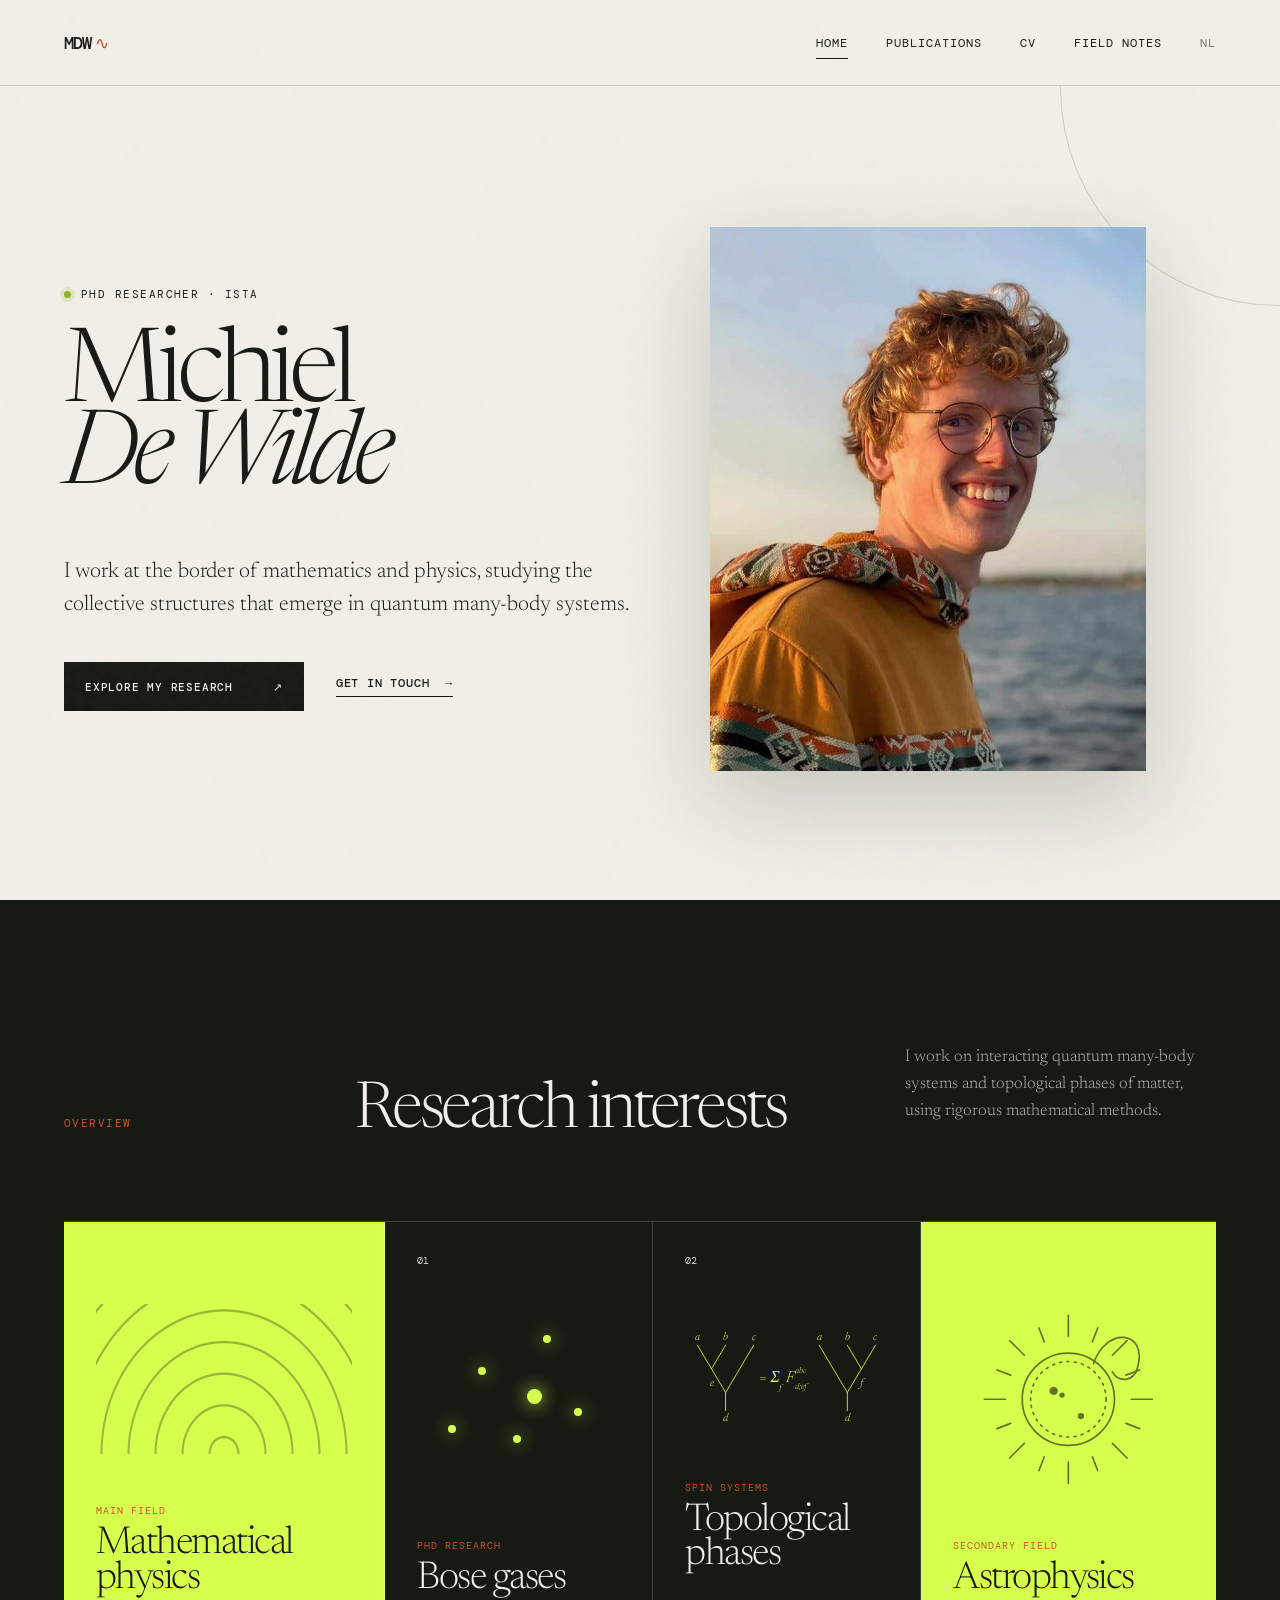
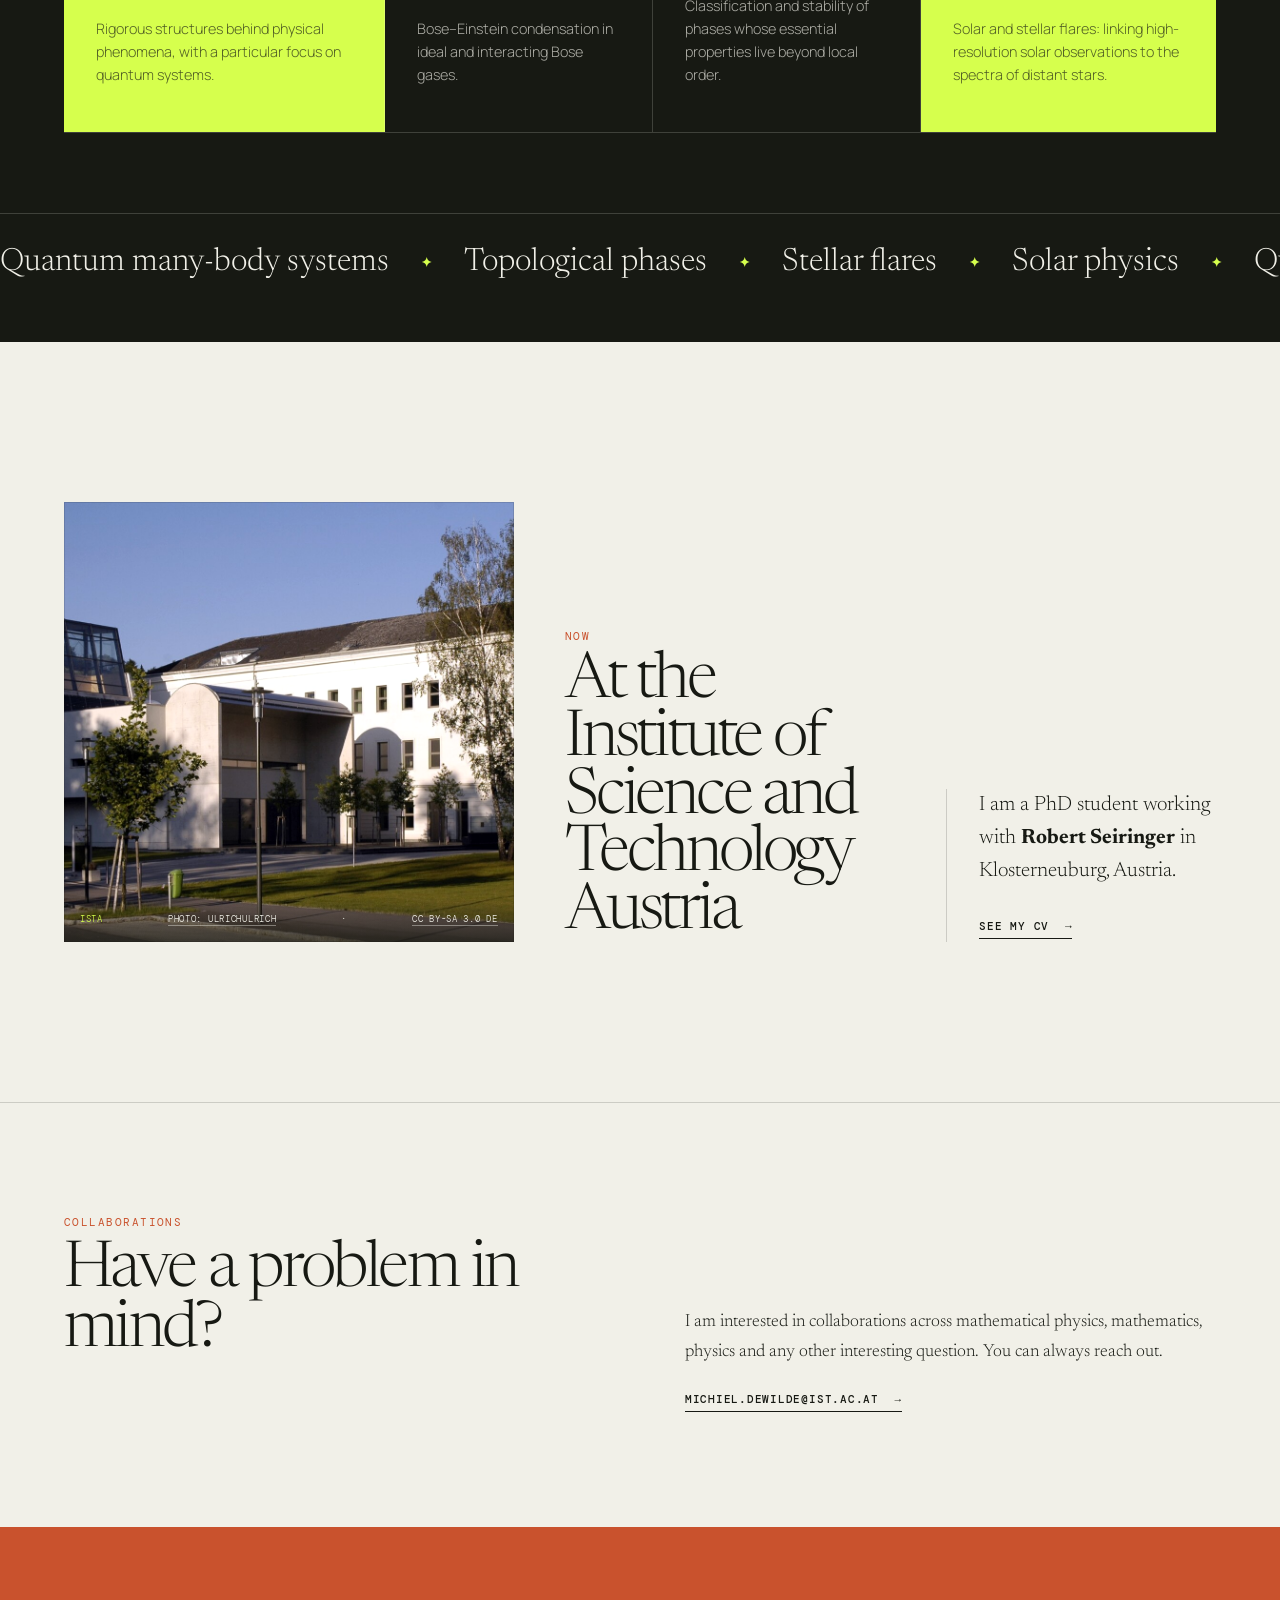
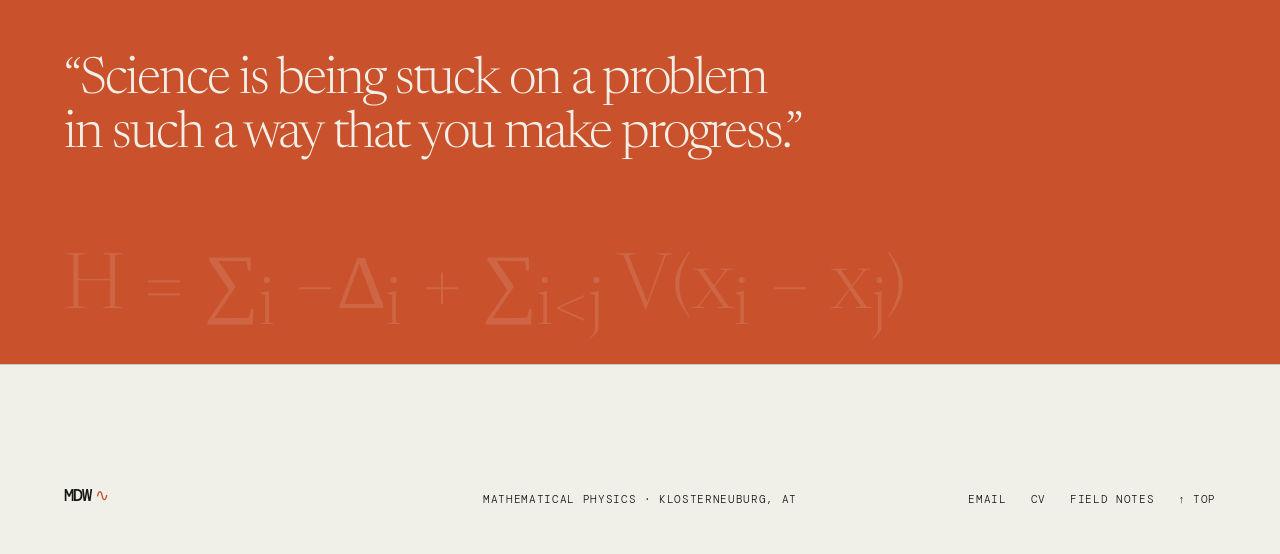
==== index.html @ fca13b6d "Redraw F-move diagram, sun on yellow astrophysics card, cache-bust CSS/JS - Draw the F-move as tree " ====
<!doctype html>
<html lang="en">
<head>
  <meta charset="UTF-8">
  <meta name="viewport" content="width=device-width, initial-scale=1.0">
  <meta name="description" content="Michiel De Wilde is a PhD researcher in mathematical physics at ISTA, working with Robert Seiringer on quantum many-body systems and topological phases.">
  <meta name="author" content="Michiel De Wilde">
  <title>Michiel De Wilde — Mathematical Physics</title>
  <link rel="canonical" href="https://demichieldewilde.github.io/website/">
  <link rel="alternate" hreflang="en" href="https://demichieldewilde.github.io/website/">
  <link rel="alternate" hreflang="nl" href="https://demichieldewilde.github.io/website/nl/">
  <link rel="alternate" hreflang="x-default" href="https://demichieldewilde.github.io/website/">
  <meta property="og:type" content="website">
  <meta property="og:site_name" content="Michiel De Wilde">
  <meta property="og:title" content="Michiel De Wilde — Mathematical Physics">
  <meta property="og:description" content="PhD researcher in mathematical physics at ISTA, working with Robert Seiringer on quantum many-body systems and topological phases.">
  <meta property="og:url" content="https://demichieldewilde.github.io/website/">
  <meta property="og:image" content="https://demichieldewilde.github.io/website/assets/profile.jpg">
  <meta property="og:locale" content="en_GB">
  <meta property="og:locale:alternate" content="nl_BE">
  <meta name="twitter:card" content="summary_large_image">
  <meta name="twitter:title" content="Michiel De Wilde — Mathematical Physics">
  <meta name="twitter:description" content="PhD researcher in mathematical physics at ISTA, working with Robert Seiringer on quantum many-body systems and topological phases.">
  <meta name="twitter:image" content="https://demichieldewilde.github.io/website/assets/profile.jpg">
  <meta name="theme-color" content="#171913">
  <link rel="icon" type="image/svg+xml" href="assets/favicon.svg">
  <link rel="icon" type="image/png" sizes="32x32" href="assets/favicon-32.png">
  <link rel="icon" type="image/png" sizes="16x16" href="assets/favicon-16.png">
  <link rel="apple-touch-icon" href="assets/apple-touch-icon.png">
  <link rel="preconnect" href="https://fonts.googleapis.com">
  <link rel="preconnect" href="https://fonts.gstatic.com" crossorigin>
  <link href="https://fonts.googleapis.com/css2?family=DM+Mono:wght@300;400;500&family=Manrope:wght@400;500;600&family=Newsreader:opsz,wght@6..72,300;6..72,400;6..72,500&display=swap" rel="stylesheet">
  <link rel="stylesheet" href="assets/style.css?v=20261127">
  <script type="application/ld+json">
  {
    "@context": "https://schema.org",
    "@type": "Person",
    "name": "Michiel De Wilde",
    "url": "https://demichieldewilde.github.io/website/",
    "image": "https://demichieldewilde.github.io/website/assets/profile.jpg",
    "jobTitle": "PhD Researcher in Mathematical Physics",
    "description": "Michiel De Wilde is a PhD researcher in mathematical physics at ISTA (Institute of Science and Technology Austria), working with Robert Seiringer on quantum many-body systems and topological phases.",
    "email": "mailto:michiel.dewilde@ist.ac.at",
    "nationality": { "@type": "Country", "name": "Belgium" },
    "affiliation": { "@type": "CollegeOrUniversity", "name": "Institute of Science and Technology Austria", "url": "https://ist.ac.at/" },
    "memberOf": { "@type": "ResearchOrganization", "name": "Seiringer group", "url": "https://ist.ac.at/en/research/seiringer-group/" },
    "alumniOf": [{ "@type": "CollegeOrUniversity", "name": "KU Leuven", "url": "https://www.kuleuven.be/" }],
    "knowsAbout": ["Mathematical physics", "Quantum many-body systems", "Bose gases", "Topological phases", "Solar and stellar astrophysics"],
    "sameAs": ["https://orcid.org/0009-0001-8236-884X", "https://scholar.google.com/citations?user=39FLVWYAAAAJ"]
  }
  </script>
</head>
<body data-page="home">
  <div class="noise"></div>
  <header class="site-header">
    <a class="wordmark" href="index.html" aria-label="Home">MDW<span>∿</span></a>
    <button class="menu-toggle" aria-expanded="false" aria-label="Toggle menu">Menu</button>
    <nav>
      <a class="active" href="index.html">Home</a>
      <a href="publications.html">Publications</a>
      <a href="cv.html">CV</a><a href="interests.html">Field notes</a>
      <a class="lang-switch" href="nl/index.html" lang="nl">NL</a>
    </nav>
  </header>

  <main>
    <section class="hero">
      <div class="hero-copy reveal">
        <p class="eyebrow"><span class="status-dot"></span> PhD researcher · ISTA</p>
        <h1>Michiel<br><em>De Wilde</em></h1>
        <p class="hero-intro">I work at the border of mathematics and physics, studying the collective structures that emerge in quantum many-body systems.</p>
        <div class="hero-actions">
          <a class="button primary" href="publications.html">Explore my research <span>↗</span></a>
          <a class="text-link" href="mailto:michiel.dewilde@ist.ac.at">Get in touch <span>→</span></a>
        </div>
      </div>

      <figure class="quantum-stage hero-portrait reveal delay-1">
        <img src="assets/profile.jpg" alt="Michiel De Wilde by the water at sunset">
      </figure>
    </section>

    <section class="research-section">
      <div class="section-heading reveal">
        <p class="kicker">Overview</p>
        <h2>Research interests</h2>
        <p>I work on interacting quantum many-body systems and topological phases of matter, using rigorous mathematical methods.</p>
      </div>
      <div class="research-grid">
        <article class="research-card featured reveal">
          <div class="mini-graphic wave-graphic" aria-hidden="true"></div>
          <div>
            <p class="card-meta">Main field</p>
            <h3>Mathematical<br>physics</h3>
            <p>Rigorous structures behind physical phenomena, with a particular focus on quantum systems.</p>
          </div>
        </article>
        <article class="research-card reveal delay-1">
          <div class="card-number">01</div>
          <div class="particle-cluster" aria-hidden="true">
            <i></i><i></i><i></i><i></i><i></i><i></i>
          </div>
          <div>
            <p class="card-meta">PhD research</p>
            <h3>Bose gases</h3>
            <p>Bose–Einstein condensation in ideal and interacting Bose gases.</p>
          </div>
        </article>
        <article class="research-card reveal delay-2">
          <div class="card-number">02</div>
          <svg class="fusion-diagram" aria-hidden="true" viewBox="0 0 360 170">
            <g class="fd-lines"><path d="M22 34 L47 76 M72 34 L47 76 L72 118 M122 34 L72 118 V150"/><path d="M238 34 L288 118 M288 34 L313 76 M338 34 L313 76 L288 118 V150"/></g>
            <g class="fd-labels"><text x="22" y="24">a</text><text x="72" y="24">b</text><text x="122" y="24">c</text><text x="48" y="106">e</text><text x="72" y="168">d</text><text x="238" y="24">a</text><text x="288" y="24">b</text><text x="338" y="24">c</text><text x="314" y="106">f</text><text x="288" y="168">d</text></g>
            <g class="fd-eq"><text x="138" y="100">=</text><text x="160" y="100">Σ</text><text class="fd-sub" x="166" y="114">f</text><text x="186" y="100">F</text><text class="fd-sub" x="196" y="84">abc</text><text class="fd-sub" x="195" y="112">d;ef</text></g>
          </svg>
          <div>
            <p class="card-meta">Spin systems</p>
            <h3>Topological phases</h3>
            <p>Classification and stability of phases whose essential properties live beyond local order.</p>
          </div>
        </article>
        <article class="research-card featured secondary reveal delay-3">
          <svg class="sun-graphic" aria-hidden="true" viewBox="0 0 220 170">
            <circle cx="110" cy="88" r="44"/>
            <circle class="sun-limb" cx="110" cy="88" r="36"/>
            <g class="sun-rays"><path d="M110 28 V8 M110 148 V168 M50 88 H30 M170 88 H190 M68 46 L54 32 M152 46 L166 32 M68 130 L54 144 M152 130 L166 144 M87 33 L82 20 M133 33 L138 20 M87 143 L82 156 M133 143 L138 156 M55 65 L42 60 M165 65 L178 60 M55 111 L42 116 M165 111 L178 116"/></g>
            <path class="sun-flare" d="M134 54 C146 18 186 22 176 58 C172 72 158 72 152 62"/>
            <g class="sun-spots"><circle cx="96" cy="80" r="4"/><circle cx="104" cy="84" r="2.5"/><circle cx="122" cy="104" r="3"/></g>
          </svg>
          <div>
            <p class="card-meta">Secondary field</p>
            <h3>Astrophysics</h3>
            <p>Solar and stellar flares: linking high-resolution solar observations to the spectra of distant stars.</p>
          </div>
        </article>
      </div>
      <div class="topic-ticker" aria-label="Additional research topics">
        <div class="ticker-track">
          <span>Quantum many-body systems</span><b>✦</b><span>Topological phases</span><b>✦</b><span>Stellar flares</span><b>✦</b><span>Solar physics</span><b>✦</b>
          <span>Quantum many-body systems</span><b>✦</b><span>Topological phases</span><b>✦</b><span>Stellar flares</span><b>✦</b><span>Solar physics</span><b>✦</b>
        </div>
      </div>
    </section>

    <section class="now-section reveal">
      <figure class="profile-portrait ista-photo">
        <img src="assets/ista.jpg" alt="The ISTA campus in Klosterneuburg in the evening sun">
        <figcaption><span>ISTA</span><a href="https://commons.wikimedia.org/wiki/File:ISTA_Maria_Gugging_Aussenansicht_mit_Lecture_Hall.jpg" target="_blank" rel="noopener">Photo: Ulrichulrich</a> · <a href="https://creativecommons.org/licenses/by-sa/3.0/de/deed.en" target="_blank" rel="noopener">CC BY-SA 3.0 DE</a></figcaption>
      </figure>
      <div class="now-heading">
        <p class="kicker">Now</p>
        <h2>At the Institute of Science and Technology Austria</h2>
      </div>
      <div class="now-copy">
        <p>I am a PhD student working with <strong><a href="https://ist.ac.at/en/research/seiringer-group/" target="_blank" rel="noopener">Robert Seiringer</a></strong> in Klosterneuburg, Austria.</p>
        <a class="text-link" href="cv.html">See my CV <span>→</span></a>
      </div>
    </section>


    <section class="collaboration-strip reveal">
      <div><p class="kicker">Collaborations</p><h2>Have a problem in mind?</h2></div>
      <div><p>I am interested in collaborations across mathematical physics, mathematics, physics and any other interesting question. You can always reach out.</p><a class="text-link" href="mailto:michiel.dewilde@ist.ac.at">michiel.dewilde@ist.ac.at <span>→</span></a></div>
    </section>    <section class="quote-section">
      <p class="reveal">“Science is being stuck on a problem<br>in such a way that you make progress.”</p>
      <div class="equation-strip" aria-hidden="true">
        <span>H = ∑<sub>i</sub> −Δ<sub>i</sub> + ∑<sub>i&lt;j</sub> V(x<sub>i</sub> − x<sub>j</sub>)</span>
      </div>
    </section>
  </main>

  <footer>
    <a class="wordmark" href="index.html">MDW<span>∿</span></a>
    <p>Mathematical physics · Klosterneuburg, AT</p>
    <div><a href="mailto:michiel.dewilde@ist.ac.at">Email</a><a href="cv.html">CV</a><a href="interests.html">Field notes</a><a href="#top">↑ Top</a></div>
  </footer>
  <script src="assets/main.js?v=20261127"></script>
</body>
</html>
---- assets/style.css ----
:root{--ink:#171913;--paper:#f1f0e8;--acid:#d6ff4d;--rust:#c9522d;--line:rgba(23,25,19,.17);--serif:"Newsreader",Georgia,serif;--sans:"Manrope",Arial,sans-serif;--mono:"DM Mono",monospace}
*{box-sizing:border-box}html{scroll-behavior:smooth}body{margin:0;background:var(--paper);color:var(--ink);font-family:var(--sans);overflow-x:hidden}.noise{position:fixed;inset:0;pointer-events:none;z-index:20;opacity:.035;background-image:url("data:image/svg+xml,%3Csvg viewBox='0 0 140 140' xmlns='http://www.w3.org/2000/svg'%3E%3Cfilter id='n'%3E%3CfeTurbulence type='fractalNoise' baseFrequency='.9' numOctaves='4' stitchTiles='stitch'/%3E%3C/filter%3E%3Crect width='100%25' height='100%25' filter='url(%23n)'/%3E%3C/svg%3E")}a{color:inherit;text-decoration:none}.site-header{height:86px;display:flex;align-items:center;justify-content:space-between;padding:0 5vw;border-bottom:1px solid var(--line);position:relative;z-index:10}.wordmark{font:500 1.05rem var(--mono);letter-spacing:-.06em}.wordmark span{color:var(--rust);margin-left:4px}.site-header nav{display:flex;align-items:center;gap:2.4rem;font:400 .74rem var(--mono);text-transform:uppercase;letter-spacing:.08em}.site-header nav a{position:relative}.site-header nav a:after{content:"";position:absolute;left:0;right:100%;bottom:-8px;height:1px;background:var(--ink);transition:.3s}.site-header nav a:hover:after,.site-header nav a.active:after{right:0}.menu-toggle{display:none;background:none;border:0;font:400 .75rem var(--mono);text-transform:uppercase}
.hero{min-height:calc(100vh - 86px);display:grid;grid-template-columns:1fr 1fr;position:relative;padding:6vw 5vw 5vw;overflow:hidden}.hero:before{content:"";position:absolute;width:34vw;height:34vw;border:1px solid var(--line);border-radius:50%;right:-17vw;top:-17vw}.hero-copy{position:relative;z-index:2;align-self:center;max-width:690px}.eyebrow,.kicker{font:400 .7rem var(--mono);letter-spacing:.13em;text-transform:uppercase}.eyebrow{display:flex;align-items:center;gap:10px;margin:0 0 2.2rem}.status-dot{width:7px;height:7px;border-radius:50%;background:#8fae27;box-shadow:0 0 0 4px rgba(143,174,39,.16)}h1,h2,h3,p{margin-top:0}.hero h1{font:300 clamp(5.6rem,10.2vw,10rem)/.72 var(--serif);letter-spacing:-.075em;margin:0 0 3.5rem}.hero h1 em{font-weight:300;color:var(--rust)}.hero-intro{font:300 clamp(1.2rem,1.7vw,1.55rem)/1.5 var(--serif);max-width:590px}.hero-actions{display:flex;align-items:center;gap:2rem;margin-top:2.5rem}.button{display:inline-flex;align-items:center;justify-content:space-between;gap:2.5rem;padding:1.05rem 1.25rem;font:500 .7rem var(--mono);text-transform:uppercase;letter-spacing:.07em;border:1px solid var(--ink);transition:.25s}.button.primary{background:var(--ink);color:var(--paper)}.button.primary:hover{background:var(--rust);border-color:var(--rust)}.button.outline:hover{background:var(--ink);color:var(--paper)}.text-link{font:500 .72rem var(--mono);text-transform:uppercase;letter-spacing:.07em;border-bottom:1px solid;padding-bottom:5px}.text-link span{margin-left:.5rem}.quantum-stage{align-self:center;justify-self:center;width:min(42vw,600px);aspect-ratio:1;position:relative;border-radius:50%;background:var(--ink);box-shadow:0 30px 90px rgba(23,25,19,.2)}#quantum-canvas{position:absolute;width:100%;height:100%;border-radius:50%}.orbit{position:absolute;inset:18%;border:1px solid rgba(214,255,77,.22);border-radius:50%}.orbit-a{transform:rotate(34deg) scaleY(.47)}.orbit-b{transform:rotate(-52deg) scaleY(.35)}.stage-core{position:absolute;width:9px;height:9px;background:var(--acid);box-shadow:0 0 26px 8px rgba(214,255,77,.34);border-radius:50%;left:calc(50% - 4px);top:calc(50% - 4px)}.stage-label{position:absolute;color:var(--acid);font:300 .64rem var(--mono);letter-spacing:.1em}.stage-label{z-index:2;white-space:nowrap}.stage-label.top{top:17%;left:22%}.stage-label.bottom{bottom:17%;right:22%}.hero-index{position:absolute;bottom:2rem;right:4vw;font:300 4rem var(--serif);color:rgba(23,25,19,.25)}.hero-index span{font-size:1rem}
.research-section{padding:9rem 5vw 6rem;background:var(--ink);color:var(--paper)}.section-heading{display:grid;grid-template-columns:1fr 2fr 1.2fr;gap:2rem;align-items:end;margin-bottom:5rem}.kicker{color:var(--rust)}.section-heading h2,.now-section h2,.randomizer h2{font:300 clamp(3.2rem,5vw,5.5rem)/.9 var(--serif);letter-spacing:-.05em;margin:0}.section-heading>p:last-child{font:300 1.05rem/1.6 var(--serif);color:#b8b8af}.research-grid{display:grid;grid-template-columns:1.25fr 1fr 1fr;border-top:1px solid rgba(241,240,232,.18);border-bottom:1px solid rgba(241,240,232,.18)}.research-card{min-height:510px;padding:2rem;display:flex;flex-direction:column;justify-content:space-between;position:relative;border-right:1px solid rgba(241,240,232,.18);overflow:hidden}.research-card:last-child{border:0}.research-card.featured{background:var(--acid);color:var(--ink)}.card-number{font:300 .65rem var(--mono)}.card-meta{font:400 .62rem var(--mono);text-transform:uppercase;letter-spacing:.1em;color:var(--rust)}.research-card h3{font:300 3.2rem/.9 var(--serif);letter-spacing:-.04em;margin:.6rem 0 1.3rem}.research-card>div:last-child>p:last-child{font:300 .9rem/1.6 var(--sans);opacity:.68;max-width:330px}.wave-graphic{height:150px;margin:auto 0;background:repeating-radial-gradient(ellipse at 50% 100%,transparent 0 13px,var(--ink) 14px 15px,transparent 16px 27px);opacity:.32}.particle-cluster{height:180px;position:relative}.particle-cluster i{position:absolute;width:8px;height:8px;border-radius:50%;background:var(--acid);box-shadow:0 0 18px var(--acid)}.particle-cluster i:nth-child(1){left:30%;top:30%}.particle-cluster i:nth-child(2){left:62%;top:12%}.particle-cluster i:nth-child(3){left:77%;top:53%}.particle-cluster i:nth-child(4){left:47%;top:68%}.particle-cluster i:nth-child(5){left:15%;top:62%}.particle-cluster i:nth-child(6){left:54%;top:42%;width:15px;height:15px}.topology-knot{height:180px;display:flex;align-items:center;justify-content:center;font:300 10rem var(--serif);color:var(--acid);transform:rotate(-14deg)}.topic-ticker{overflow:hidden;margin:5rem -5vw -2rem;border-top:1px solid rgba(241,240,232,.18);padding-top:2rem}.ticker-track{width:max-content;display:flex;align-items:center;gap:2rem;animation:ticker 28s linear infinite;font:300 2rem var(--serif)}.ticker-track b{color:var(--acid);font-size:.8rem}@keyframes ticker{to{transform:translateX(-50%)}}
.now-section{padding:10rem 5vw;display:grid;grid-template-columns:1.4fr 1fr;gap:5rem;align-items:end}.now-section h2{max-width:850px}.now-copy{font:300 1.3rem/1.6 var(--serif);border-left:1px solid var(--line);padding-left:2rem}.now-copy .text-link{font-family:var(--mono);font-size:.7rem}.quote-section{background:var(--rust);min-height:420px;padding:8rem 5vw 3rem;display:flex;flex-direction:column;justify-content:space-between;color:var(--paper);overflow:hidden}.quote-section>p{font:300 clamp(2.3rem,4vw,4.5rem)/1.05 var(--serif);letter-spacing:-.04em}.equation-strip{font:300 clamp(2rem,6vw,6rem) var(--serif);white-space:nowrap;opacity:.12;transform:translateY(25px)}
footer{min-height:190px;padding:3rem 5vw;display:grid;grid-template-columns:1fr 1fr 1fr;align-items:end;border-top:1px solid var(--line);font:300 .68rem var(--mono);text-transform:uppercase;letter-spacing:.06em}footer p{text-align:center;margin:0}footer div{display:flex;justify-content:flex-end;gap:1.5rem}
.inner-page{min-height:80vh;padding:7rem 5vw 9rem}.page-title{display:grid;grid-template-columns:1fr 2.1fr;column-gap:4rem;align-items:start;padding-bottom:5rem;border-bottom:1px solid var(--line)}.page-title .eyebrow{margin-top:1rem}.page-title h1{font:300 clamp(5rem,10vw,10rem)/.8 var(--serif);letter-spacing:-.07em;margin:0}.accent-dot{color:var(--rust)}.page-title>p:last-child{grid-column:2;font:300 1.3rem/1.5 var(--serif);max-width:560px;margin:2.5rem 0 0}.publication-toolbar{display:flex;justify-content:space-between;align-items:center;padding:2rem 0;border-bottom:1px solid var(--line)}.filter-row{display:flex;gap:.5rem}.filter{border:0;background:transparent;padding:.7rem 1rem;font:400 .68rem var(--mono);text-transform:uppercase;cursor:pointer}.filter span{opacity:.5;margin-left:.3rem}.filter.active{background:var(--ink);color:var(--paper)}.search-box{display:flex;gap:.7rem;align-items:center;border-bottom:1px solid var(--ink);padding:.6rem}.search-box input{border:0;outline:0;background:transparent;font:300 .72rem var(--mono);width:220px}.empty-publications{text-align:center;padding:7rem 0 3rem}.empty-orbit{width:130px;height:130px;border:1px solid var(--line);border-radius:50%;margin:0 auto 3rem;position:relative;animation:rotate 12s linear infinite}.empty-orbit i{position:absolute;width:7px;height:7px;background:var(--rust);border-radius:50%;left:50%;top:-4px}.empty-orbit i:nth-child(2){left:auto;right:-4px;top:50%;background:var(--ink)}.empty-orbit i:nth-child(3){top:auto;bottom:9%;left:8%;background:var(--acid);box-shadow:0 0 0 1px var(--ink)}@keyframes rotate{to{transform:rotate(360deg)}}.empty-publications h2{font:300 4rem/.95 var(--serif);letter-spacing:-.04em}.empty-publications>p:not(.kicker){max-width:460px;margin:0 auto 2rem;font:300 1rem/1.6 var(--serif)}.pub-note{max-width:620px;margin:4rem auto 0;border-top:1px solid var(--line);display:grid;grid-template-columns:130px 1fr;padding-top:1.2rem;font:300 .75rem/1.6 var(--mono)}.pub-note span{text-transform:uppercase;color:var(--rust)}.publication-list{text-align:left;max-width:1000px;margin:auto}.pub-item{display:grid;grid-template-columns:80px 1fr 30px;padding:2rem 0;border-bottom:1px solid var(--line)}.pub-item>span,.pub-item p{font:.65rem var(--mono);text-transform:uppercase;color:var(--rust)}.pub-item h3{font:300 2rem var(--serif);margin:.4rem 0}.pub-item small{font:300 .72rem var(--mono)}
.cv-title{display:flex;justify-content:space-between;align-items:end}.cv-title h1{margin-top:2rem}.cv-layout{display:grid;grid-template-columns:300px 1fr;gap:9vw;padding-top:6rem}.cv-sidebar{border-right:1px solid var(--line);padding-right:2rem}.cv-sidebar section{margin-bottom:4rem}.cv-sidebar a,.cv-sidebar section>p:not(.kicker){display:block;font:300 .78rem/1.8 var(--mono);overflow-wrap:anywhere}.tag-list{display:flex;flex-wrap:wrap;gap:.5rem}.tag-list span{border:1px solid var(--line);padding:.55rem .7rem;font:300 .62rem var(--mono)}.cv-section-heading{display:grid;grid-template-columns:100px 1fr;margin-bottom:4rem}.cv-section-heading span{font:.7rem var(--mono);color:var(--rust)}.cv-section-heading h2{font:300 4rem var(--serif);letter-spacing:-.04em}.timeline-item{display:grid;grid-template-columns:100px 30px 1fr;min-height:260px}.time{font:300 .68rem/1.6 var(--mono)}.timeline-dot{position:relative;border-left:1px solid var(--line)}.timeline-dot:before{content:"";position:absolute;width:9px;height:9px;background:var(--paper);border:1px solid var(--ink);border-radius:50%;left:-5px;top:0}.current .timeline-dot:before{background:var(--acid)}.timeline-content{padding:0 0 4rem 1.5rem}.institution{font:400 .62rem var(--mono);text-transform:uppercase;letter-spacing:.08em;color:var(--rust)}.timeline-content h3{font:300 2.6rem var(--serif);letter-spacing:-.03em;margin:.5rem 0}.honor{font:italic 300 1rem var(--serif)}.current-badge{display:inline-block;background:var(--acid);padding:.45rem .7rem;font:500 .58rem var(--mono);text-transform:uppercase}.project{margin-top:2rem;padding:1.3rem;border-left:2px solid var(--rust);background:rgba(23,25,19,.035)}.project span,.project small{font:400 .58rem var(--mono);text-transform:uppercase;letter-spacing:.08em}.project p{font:300 1.05rem var(--serif);margin:.6rem 0}
.flare-feature{height:680px;background:#1b1713;position:relative;overflow:hidden;color:var(--paper);margin-top:5rem}.flare-feature canvas{position:absolute;width:100%;height:100%}.flare-copy{position:relative;z-index:2;width:48%;padding:6rem 5vw}.kicker.light{color:var(--acid)}.flare-copy h2{font:300 clamp(3.4rem,5vw,6rem)/.85 var(--serif);letter-spacing:-.05em}.flare-copy>p:not(.kicker){font:300 1.05rem/1.6 var(--serif);color:#bab6ad;max-width:480px}.flare-stats{display:flex;gap:3rem;margin-top:4rem}.flare-stats span{display:flex;flex-direction:column;font:300 .6rem/1.8 var(--mono);text-transform:uppercase}.flare-stats b{font:300 1.6rem var(--serif);color:var(--acid);text-transform:none}.sun-label{position:absolute;right:2rem;bottom:2rem;font:.6rem var(--mono);color:var(--acid)}.curiosity-grid{display:grid;grid-template-columns:repeat(3,1fr);margin-top:5rem;border:1px solid var(--line)}.note-card{min-height:390px;padding:2rem;display:flex;flex-direction:column;border-right:1px solid var(--line)}.note-card:last-child{border:0}.note-index{font:.6rem var(--mono);color:var(--rust);margin-bottom:auto}.note-card h3{font:300 2.5rem var(--serif);letter-spacing:-.04em}.note-card>p:not(.note-index){font:300 .9rem/1.6 var(--sans);opacity:.67}.formula-card{background:var(--acid)}.big-formula{font:300 clamp(2rem,4vw,4rem) var(--serif);margin:auto 0;text-align:center}.placeholder-line{border-top:1px solid var(--line);padding-top:1rem;margin-top:2rem;font:300 .62rem var(--mono);text-transform:uppercase}.randomizer{margin-top:9rem;display:grid;grid-template-columns:1fr 1.3fr;gap:4rem;align-items:center}.thought-box{background:var(--ink);color:var(--paper);min-height:220px;padding:2.5rem;display:flex;align-items:center;justify-content:space-between;gap:2rem}.thought-box p{font:300 1.8rem/1.25 var(--serif);margin:0}.round-button{flex:0 0 52px;height:52px;border-radius:50%;border:1px solid rgba(241,240,232,.3);color:var(--acid);background:none;font-size:1.3rem;cursor:pointer;transition:.3s}.round-button:hover{transform:rotate(180deg);background:var(--acid);color:var(--ink)}
.reveal{opacity:0;transform:translateY(22px);transition:opacity .8s ease,transform .8s ease}.reveal.visible{opacity:1;transform:none}.delay-1{transition-delay:.12s}.delay-2{transition-delay:.24s}
@media(max-width:900px){.site-header{height:70px}.menu-toggle{display:block}.site-header nav{position:absolute;top:70px;left:0;right:0;background:var(--paper);padding:2rem 5vw;flex-direction:column;align-items:flex-start;border-bottom:1px solid var(--line);transform:translateY(-140%);transition:.3s;z-index:-1}.site-header nav.open{transform:none}.hero{grid-template-columns:1fr;padding-top:5rem}.hero h1{font-size:19vw}.quantum-stage{width:80vw;margin:5rem 0;justify-self:center}.hero-index{display:none}.section-heading{grid-template-columns:1fr}.research-grid{grid-template-columns:1fr}.research-card{min-height:420px;border-right:0;border-bottom:1px solid rgba(241,240,232,.18)}.now-section{grid-template-columns:1fr}.page-title{display:block}.page-title>p:last-child{margin-left:0}.publication-toolbar{align-items:flex-start;gap:2rem;flex-direction:column}.cv-title{display:block}.cv-title .button{margin-top:2rem}.cv-layout{grid-template-columns:1fr}.cv-sidebar{border-right:0;border-bottom:1px solid var(--line)}.curiosity-grid{grid-template-columns:1fr}.note-card{border-right:0;border-bottom:1px solid var(--line)}.randomizer{grid-template-columns:1fr}.flare-copy{width:70%}footer{grid-template-columns:1fr;gap:1.5rem;text-align:left}footer p{text-align:left}footer div{justify-content:flex-start}}
@media(max-width:600px){.inner-page{padding-top:4rem}.hero{padding-top:4rem}.hero h1{font-size:22vw;margin-bottom:2.5rem}.hero-actions{align-items:flex-start;flex-direction:column}.quantum-stage{width:88vw}.section-heading h2,.now-section h2{font-size:3.2rem}.research-section{padding-top:6rem}.quote-section{min-height:350px}.page-title h1{font-size:20vw}.filter-row{width:100%;overflow:auto}.search-box,.search-box input{width:100%}.cv-section-heading{grid-template-columns:50px 1fr}.timeline-item{grid-template-columns:65px 20px 1fr}.timeline-content h3{font-size:2rem}.flare-feature{height:760px}.flare-copy{width:100%;padding:4rem 1.5rem}.flare-feature canvas{opacity:.5}.flare-stats{gap:1.5rem}.curiosity-grid{margin-top:2rem}.empty-publications h2{font-size:3rem}}
@media print{.site-header,.cv-title .button,footer,.noise{display:none}.inner-page{padding:1cm}.cv-layout{gap:1cm}.reveal{opacity:1;transform:none}.timeline-item{break-inside:avoid;min-height:auto;margin-bottom:1cm}}

/* Editorial portrait treatments */
.now-section{grid-template-columns:.72fr 1.4fr 1fr;gap:4vw}
.profile-portrait{margin:0;align-self:stretch;min-height:520px;position:relative;overflow:hidden;background:var(--ink)}
.profile-portrait:after{content:"";position:absolute;inset:0;border:1px solid rgba(23,25,19,.14);pointer-events:none}
.profile-portrait img{width:100%;height:100%;object-fit:cover;object-position:52% center;filter:saturate(.88) contrast(1.03);transition:transform .8s cubic-bezier(.2,.7,.2,1)}
.profile-portrait:hover img{transform:scale(1.025)}
.profile-portrait figcaption{position:absolute;left:0;right:0;bottom:0;display:flex;justify-content:space-between;padding:1rem;background:linear-gradient(transparent,rgba(23,25,19,.72));color:var(--paper);font:300 .56rem var(--mono);text-transform:uppercase;letter-spacing:.08em}
.profile-portrait figcaption span{color:var(--acid)}
.cv-portrait{margin:0 0 3rem;aspect-ratio:4/5;overflow:hidden;background:var(--ink)}
.cv-portrait img{width:100%;height:100%;object-fit:cover;object-position:52% center;filter:grayscale(1) contrast(1.08);transition:filter .35s}
.cv-portrait:hover img{filter:grayscale(0) contrast(1)}
@media(max-width:900px){.now-section{grid-template-columns:1fr}.profile-portrait{min-height:0;aspect-ratio:4/5;max-height:680px}.now-heading{margin-top:2rem}.cv-portrait{max-width:300px}}
@media print{.cv-portrait{max-width:180px}}

/* Extended CV */
.cv-extra-section{padding-top:6rem;margin-top:2rem;border-top:1px solid var(--line)}
.cv-extra-section .cv-section-heading{margin-bottom:3rem}
.talk-list{border-top:1px solid var(--line)}
.talk-item{display:grid;grid-template-columns:130px 1fr;gap:2rem;padding:2rem 0;border-bottom:1px solid var(--line)}
.talk-item time,.experience-card time,.service-grid time{font:300 .65rem var(--mono);text-transform:uppercase;color:var(--rust)}
.talk-item h3{font:300 1.8rem/1.2 var(--serif);margin:.4rem 0;letter-spacing:-.02em}
.experience-card{display:grid;grid-template-columns:150px 1fr;gap:2rem;background:var(--ink);color:var(--paper);padding:2.5rem}
.experience-card>div:first-child{display:flex;flex-direction:column;align-items:flex-start;gap:1rem}
.experience-card h3{font:300 2.6rem/1 var(--serif);letter-spacing:-.03em}
.experience-card p{font:300 1rem/1.7 var(--sans);color:#b8b8af;max-width:680px}
.experience-card small{font:300 .62rem var(--mono);text-transform:uppercase;color:var(--acid)}
.service-grid{display:grid;grid-template-columns:1fr 1fr;border-top:1px solid var(--line);border-left:1px solid var(--line)}
.service-grid article{min-height:230px;padding:1.7rem;border-right:1px solid var(--line);border-bottom:1px solid var(--line)}
.service-grid h3{font:300 1.8rem var(--serif);margin:1.1rem 0 .6rem}
.service-grid p{font:300 .78rem/1.65 var(--sans);opacity:.76}
.training-line{display:flex;align-items:center;gap:.75rem;margin-top:1.5rem;font:300 .62rem/1.6 var(--mono);text-transform:uppercase}
.training-line span{color:var(--rust)}.training-line i{width:25px;height:1px;background:var(--line);margin:0 .5rem}
.skills-grid{display:grid;grid-template-columns:1fr 1fr;border:1px solid var(--line)}
.skills-grid article{min-height:260px;padding:2rem;border-right:1px solid var(--line);border-bottom:1px solid var(--line)}
.skills-grid article:nth-child(even){border-right:0}.skills-grid article:nth-last-child(-n+2){border-bottom:0}
.skills-grid h3{font:300 2rem/1.1 var(--serif);letter-spacing:-.03em;margin:2rem 0 .75rem}
.skills-grid>article>p:not(.kicker){font:300 .76rem/1.6 var(--mono)}
.skills-grid .tag-list{margin-top:1.5rem}
@media(max-width:700px){.talk-item,.experience-card{grid-template-columns:1fr}.service-grid,.skills-grid{grid-template-columns:1fr}.service-grid article,.skills-grid article{border-right:0}.skills-grid article:nth-last-child(2){border-bottom:1px solid var(--line)}.training-line{align-items:flex-start;flex-wrap:wrap}.cv-extra-section{padding-top:4rem}.cv-extra-section .cv-section-heading h2{font-size:2.7rem}}
@media print{.cv-extra-section{padding-top:.6cm;margin-top:.6cm}.experience-card{background:none;color:var(--ink);border:1px solid var(--line)}.experience-card p{color:var(--ink)}.experience-card small{color:var(--ink)}.service-grid article,.skills-grid article{min-height:0;break-inside:avoid}.talk-item{break-inside:avoid}}
/* Restrained academic CV typography */
.cv-page .page-title h1{font-size:clamp(3.7rem,6vw,5.8rem);line-height:.92;letter-spacing:-.045em}
.cv-page .cv-section-heading h2{font-size:clamp(2.35rem,3.4vw,3.3rem);line-height:1.05}
.cv-page .timeline-content h3,.cv-page .experience-card h3{font-size:2.15rem}
.cv-page .skills-grid{grid-template-columns:1fr 1fr}
.cv-page .skills-grid article{min-height:230px;border-bottom:0}

/* Many-body field, not atomic orbits */
.quantum-stage .orbit{display:none}
.quantum-stage .stage-core{width:5px;height:5px;left:calc(50% - 2px);top:calc(50% - 2px);box-shadow:0 0 22px 5px rgba(214,255,77,.22)}

/* Quiet homepage and uniform skills */
.hero h1{font-size:clamp(4rem,8vw,7.2rem);line-height:.8;letter-spacing:-.06em}
.hero h1 em{color:var(--ink)}
.quantum-stage .stage-core{display:none}
.skill-values{display:grid;margin-top:2rem;border-top:1px solid var(--line)}
.skill-values>span{display:flex;align-items:baseline;justify-content:space-between;gap:1rem;padding:.9rem 0;border-bottom:1px solid var(--line);font:300 1.15rem var(--serif)}
.skill-values small{font:300 .58rem var(--mono);text-transform:uppercase;letter-spacing:.06em;opacity:.58}
.flare-copy{width:58%;padding-top:4.5rem}
.flare-stats{gap:1.2rem;flex-wrap:wrap;margin-top:2rem}
.flare-stats span{min-width:120px;flex:1}
.flare-paper-link{margin-top:2rem;border-color:var(--acid);color:var(--acid)}
.flare-paper-link:hover{background:var(--acid);color:var(--ink)}
@media(max-width:900px){.hero h1{font-size:clamp(4rem,17vw,7rem)}.flare-copy{width:82%}}
@media(max-width:600px){.flare-copy{width:100%}.flare-feature{height:840px}.flare-stats span{min-width:46%}}
/* Paper field notes */
.paper-notes{margin-top:7rem;border-top:1px solid var(--line)}
.paper-note{display:grid;grid-template-columns:minmax(340px,.9fr) 1.1fr;gap:7vw;align-items:center;padding:6rem 0;border-bottom:1px solid var(--line)}
.paper-note.reverse .paper-visual{order:2}
.paper-note-copy{max-width:680px}
.paper-note-copy h2{font:300 clamp(2.7rem,4.5vw,4.8rem)/.95 var(--serif);letter-spacing:-.045em;margin:1.2rem 0 2rem}
.paper-note-copy>p:not(.kicker):not(.note-result){font:300 1.05rem/1.75 var(--serif);color:rgba(23,25,19,.74)}
.note-result{display:grid;grid-template-columns:95px 1fr;gap:1rem;margin:2rem 0;padding:1.2rem 0;border-top:1px solid var(--line);border-bottom:1px solid var(--line);font:300 .78rem/1.6 var(--mono)}
.note-result span{color:var(--rust);text-transform:uppercase;font-size:.62rem;letter-spacing:.08em}
.paper-visual{height:430px;position:relative;overflow:hidden}
.chain-visual{background:var(--ink);color:var(--acid);display:flex;align-items:center;justify-content:center}
.chain-visual>span{position:absolute;right:2rem;bottom:2rem;font:300 2rem var(--serif)}
.chain-line{width:78%;height:1px;background:rgba(214,255,77,.35);display:flex;justify-content:space-between;align-items:center;position:relative}
.chain-line:after{content:"";position:absolute;width:24%;height:52px;border:1px solid var(--acid);left:18%;top:-26px;transform:skewX(-18deg)}
.chain-line i{width:14px;height:14px;border:1px solid var(--acid);background:var(--ink);border-radius:50%;box-shadow:0 0 0 7px rgba(214,255,77,.035)}
.harmonic-visual{background:var(--acid);color:var(--ink)}
.harmonic-visual>span{position:absolute;left:2rem;top:2rem;font:300 2.2rem var(--serif);z-index:2}
.harmonic-visual>div{position:absolute;inset:-20%;background:repeating-radial-gradient(ellipse at 30% 65%,transparent 0 17px,rgba(23,25,19,.24) 18px 19px,transparent 20px 34px);transform:rotate(-13deg)}
.lattice-visual{background:#dad8cf;color:var(--ink)}
.lattice-grid{position:absolute;inset:0;background-image:linear-gradient(var(--line) 1px,transparent 1px),linear-gradient(90deg,var(--line) 1px,transparent 1px);background-size:32px 32px}
.lattice-loop{position:absolute;width:58%;height:58%;left:21%;top:21%;border:3px solid var(--rust);border-radius:42% 58% 53% 47%;transform:rotate(14deg);box-shadow:0 0 0 12px rgba(201,82,45,.06)}
.lattice-visual>span{position:absolute;left:2rem;bottom:2rem;padding:.55rem .7rem;background:var(--paper);font:400 .65rem var(--mono);text-transform:uppercase}
.collaboration-call{margin-top:8rem;padding:5rem;background:var(--acid);display:grid;grid-template-columns:1fr 1.2fr;gap:4rem;align-items:end}
.collaboration-call h2{font:300 clamp(3rem,5vw,5.2rem)/.95 var(--serif);letter-spacing:-.045em}
.collaboration-call>p{font:300 1rem/1.7 var(--serif)}
.collaboration-call .button{grid-column:2;justify-self:start}
.collaboration-strip{padding:7rem 5vw;display:grid;grid-template-columns:1fr 1fr;gap:7vw;align-items:end;border-top:1px solid var(--line)}
.collaboration-strip h2{font:300 clamp(3rem,5vw,5rem)/.95 var(--serif);letter-spacing:-.04em}
.collaboration-strip>div:last-child{font:300 1.1rem/1.7 var(--serif);max-width:560px}
.collaboration-strip .text-link{font-family:var(--mono);font-size:.68rem}
@media(max-width:850px){.paper-note{grid-template-columns:1fr;gap:3rem;padding:4rem 0}.paper-note.reverse .paper-visual{order:0}.paper-visual{height:360px}.collaboration-call,.collaboration-strip{grid-template-columns:1fr}.collaboration-call{padding:3rem}.collaboration-call .button{grid-column:1}}
.site-header nav a.lang-switch{opacity:.55}.site-header nav a.lang-switch:hover{opacity:1}
@media(max-width:520px){.paper-visual{height:290px}.paper-note-copy h2{font-size:2.6rem}.collaboration-call{padding:2rem}}/* Portrait in the hero circle */
.hero-portrait{margin:0;overflow:hidden}
.hero-portrait img{width:100%;height:100%;object-fit:cover;object-position:52% center;border-radius:50%;filter:saturate(.9) contrast(1.03)}
/* F-move between fusion trees */
.fusion-diagram{width:100%;max-width:340px;height:180px;margin:0 auto;display:block}
.fusion-diagram .fd-lines path{fill:none;stroke:var(--acid);stroke-width:1.6;stroke-linecap:round;stroke-linejoin:round}
.fusion-diagram .fd-labels text{fill:var(--acid);font:italic 300 15px var(--serif);text-anchor:middle}
.fusion-diagram .fd-labels .fd-f{font-size:17px}
/* Secondary field card */
.research-grid{grid-template-columns:1.2fr 1fr 1fr 1.1fr}
.research-card.secondary{background:rgba(241,240,232,.05)}
.spectrum-graphic{width:100%;max-width:300px;height:150px;margin:auto 0;display:block}
.spectrum-graphic path,.spectrum-graphic line{fill:none;stroke:var(--acid);stroke-width:1.4;stroke-linejoin:round}
.spectrum-graphic line{opacity:.45}
@media(max-width:1200px){.research-grid{grid-template-columns:1fr 1fr}.research-card:nth-child(2){border-right:0}.research-card:nth-child(-n+2){border-bottom:1px solid rgba(241,240,232,.18)}}
@media(max-width:900px){.research-grid{grid-template-columns:1fr}}
.delay-3{transition-delay:.36s}
/* Rectangular hero portrait and ISTA photo */
.quantum-stage.hero-portrait{border-radius:0;aspect-ratio:4/5;width:min(34vw,480px);background:var(--ink)}
.hero-portrait img{border-radius:0}
.ista-photo img{object-position:40% center}
.ista-photo figcaption{gap:1rem;align-items:baseline}
.ista-photo figcaption a{color:inherit;border-bottom:1px solid rgba(241,240,232,.4)}
@media(max-width:900px){.quantum-stage.hero-portrait{width:80vw;max-width:480px}.ista-photo{aspect-ratio:4/3}}
.now-section:has(.ista-photo){grid-template-columns:1.5fr 1.1fr .9fr}
.ista-photo{min-height:440px}
@media(max-width:900px){.now-section:has(.ista-photo){grid-template-columns:1fr}.ista-photo{min-height:0}}
/* Fusion diagram (v2) and sun card */
.fusion-diagram{max-width:360px}
.fusion-diagram .fd-lines path{stroke-width:1.5}
.fusion-diagram .fd-labels text{font:italic 300 16px var(--serif)}
.fusion-diagram .fd-eq text{fill:var(--acid);font:italic 300 22px var(--serif);text-anchor:middle}
.fusion-diagram .fd-eq .fd-sub{font-size:12px;text-anchor:start}
.fusion-diagram .fd-eq text:first-child{font-style:normal}
.research-card.featured.secondary{background:var(--acid)}
.sun-graphic{width:100%;max-width:300px;height:170px;margin:auto 0;display:block;overflow:visible}
.sun-graphic circle,.sun-graphic path{fill:none;stroke:var(--ink);stroke-width:1.4;stroke-linecap:round}
.sun-graphic{opacity:.45}
.sun-graphic .sun-spots circle{fill:var(--ink);stroke:none}
.fusion-diagram{max-width:none;height:auto;margin:auto 0}
.fusion-diagram .fd-labels text{font-size:20px}
.fusion-diagram .fd-eq text{font-size:28px}
.fusion-diagram .fd-eq .fd-sub{font-size:15px}
.sun-graphic{max-width:240px;height:auto;opacity:.6}
.sun-graphic .sun-limb{stroke-dasharray:2 5}
.sun-graphic circle,.sun-graphic path{stroke-width:1.6}
.research-card h3{font-size:clamp(2.4rem,2.9vw,3.2rem)}
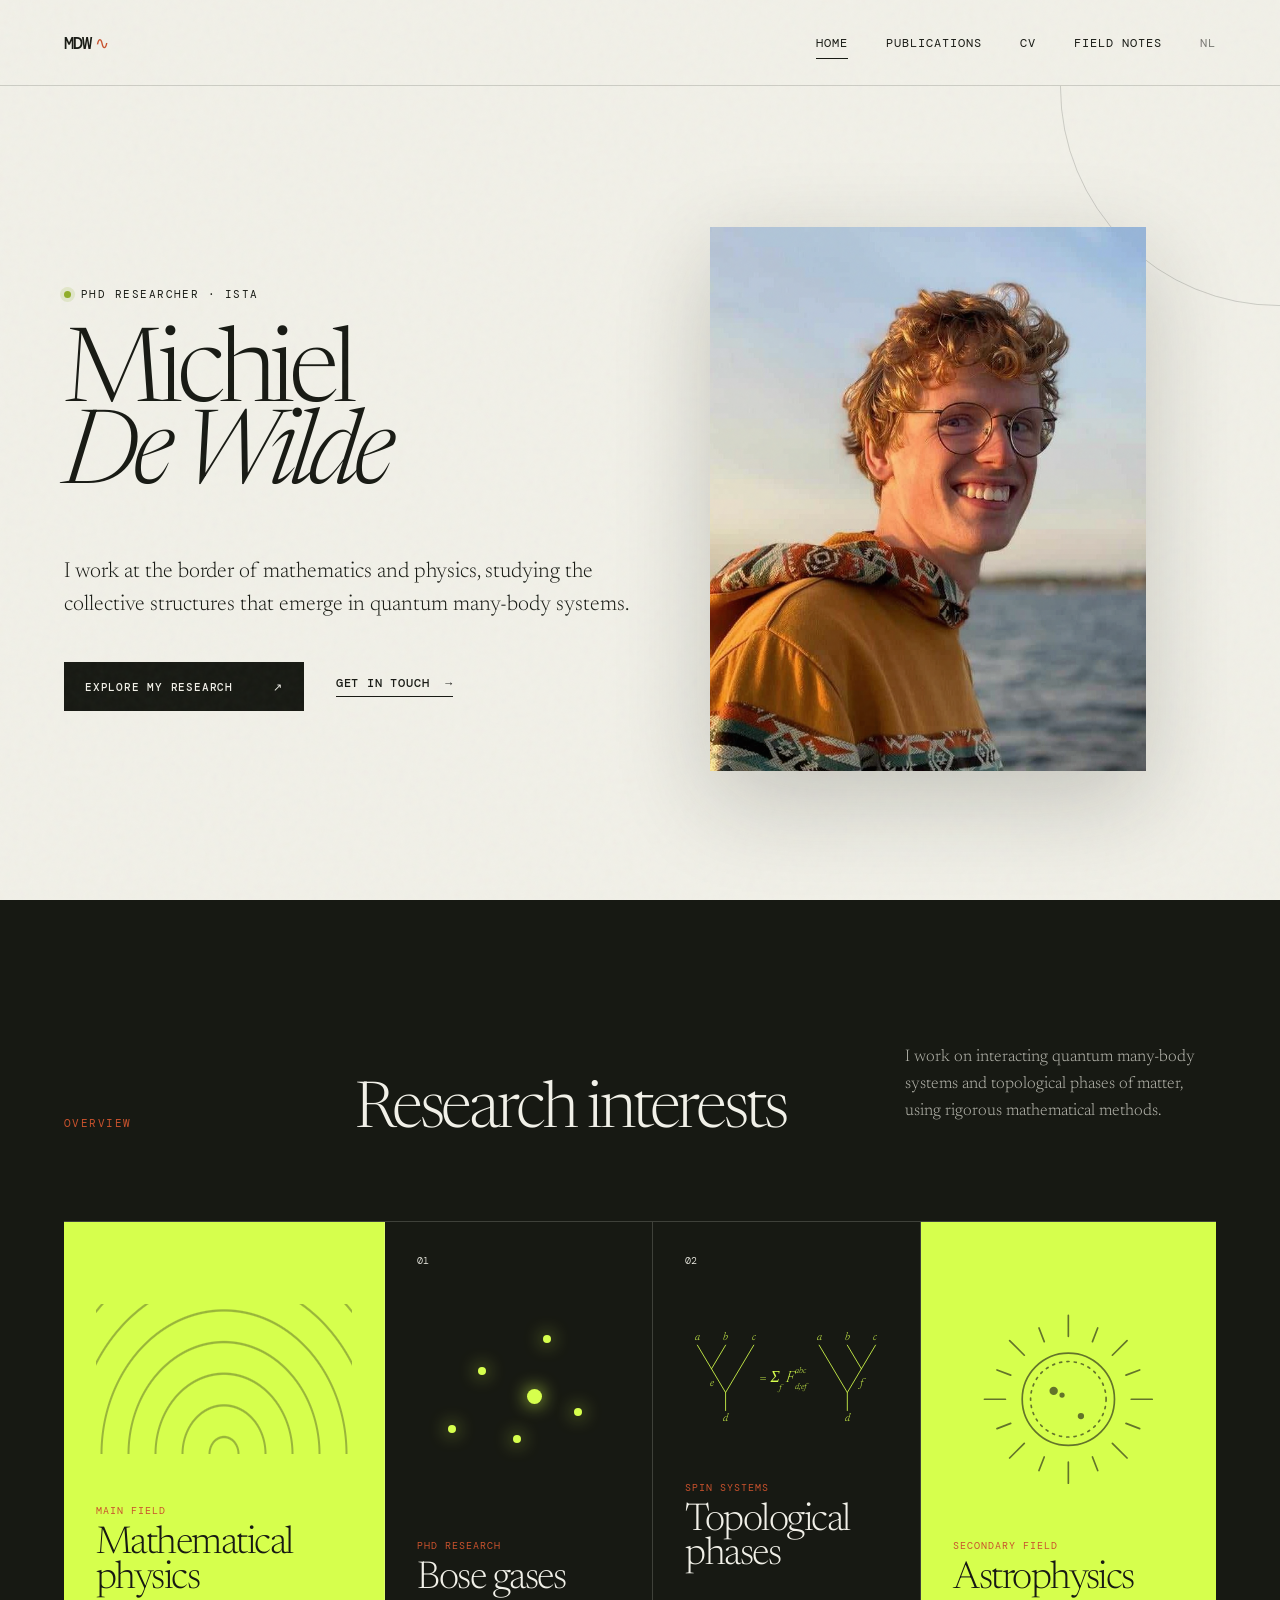
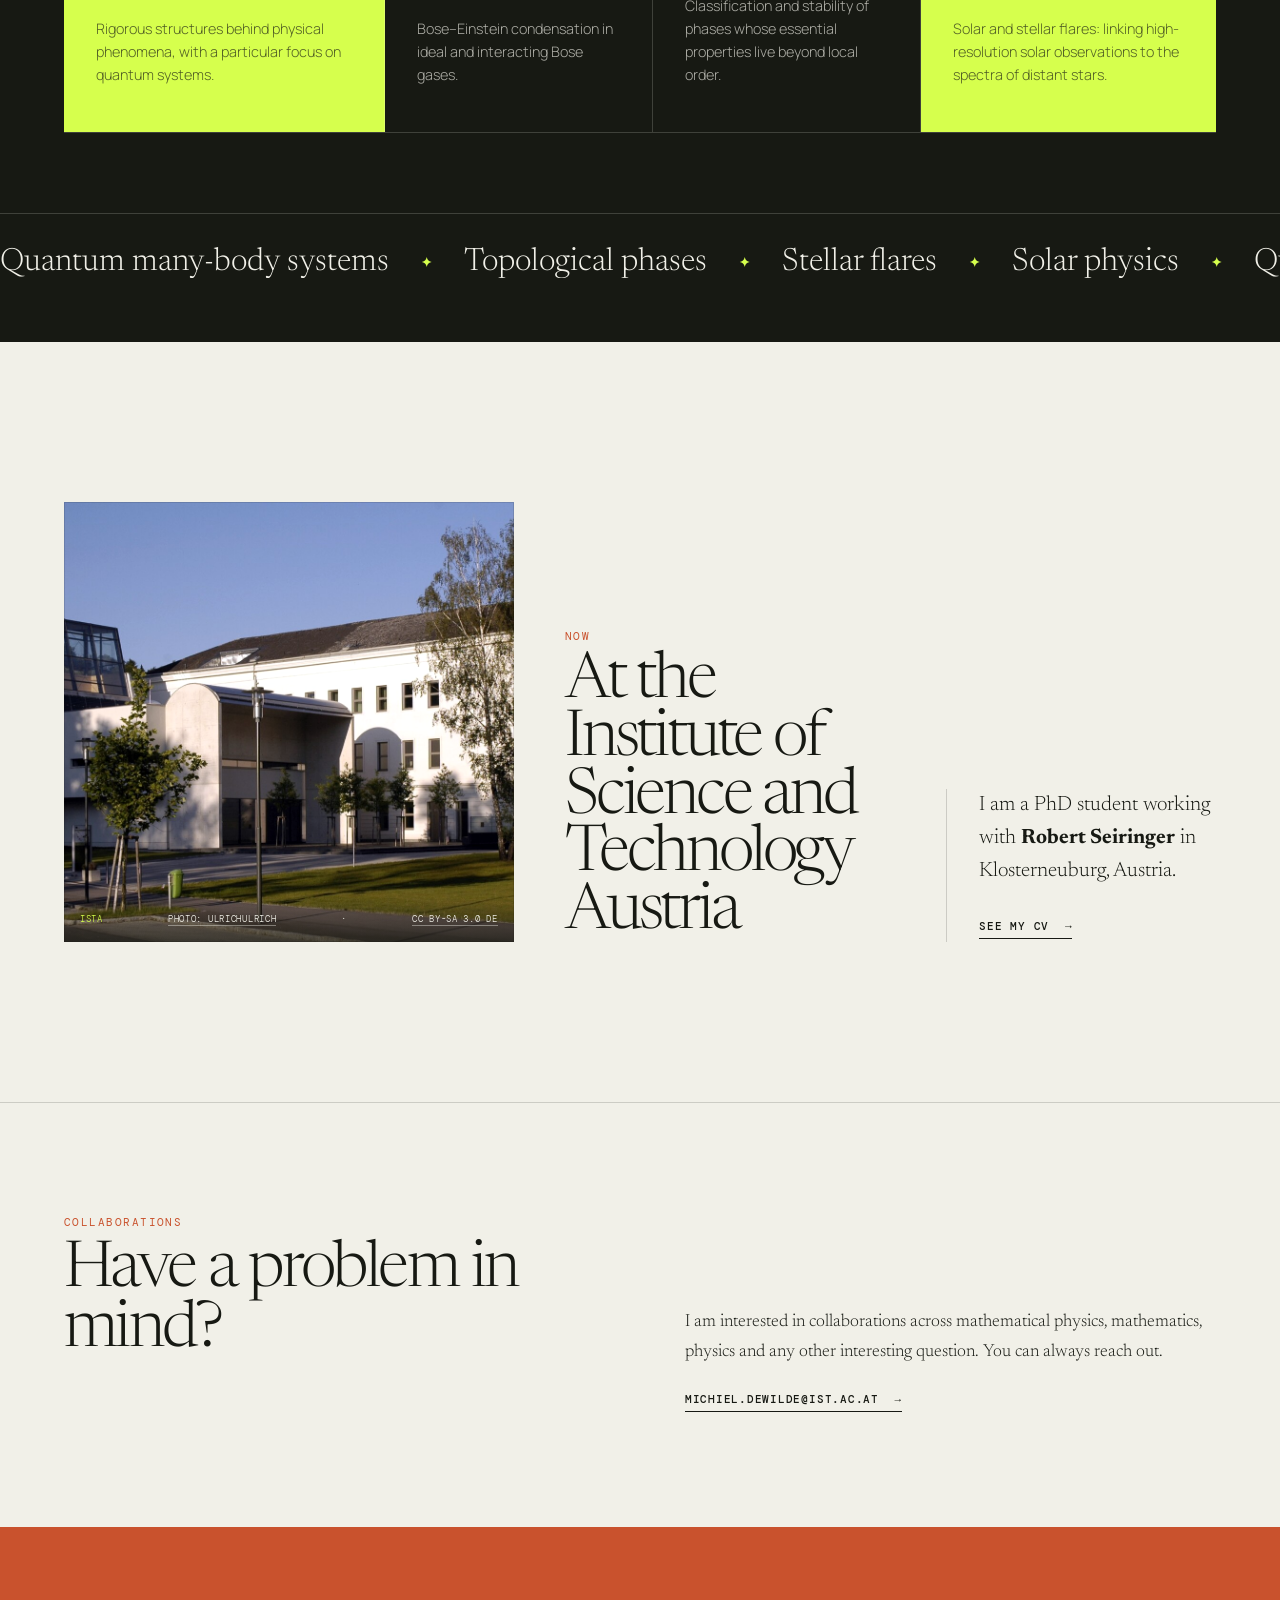
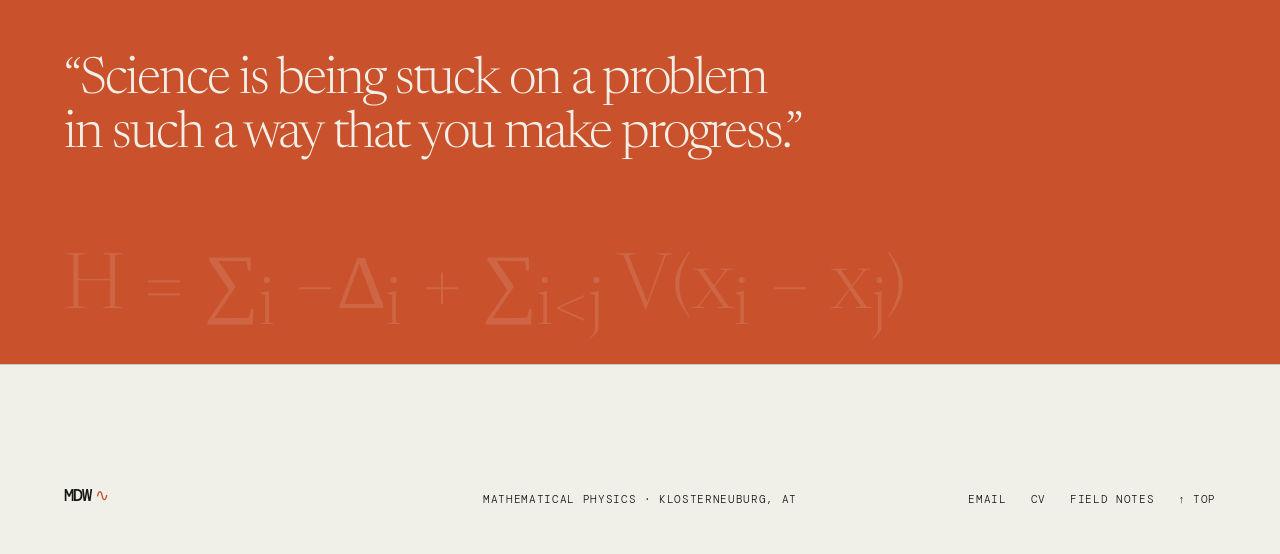
==== commit bd05744c: "Sun graphic: drop the coronal loop, restore all rays Co-Authored-By: Claude Opus 5.5 <noreply@anthro" ====
--- a/index.html
+++ b/index.html
@@ -30,7 +30,7 @@
   <link rel="preconnect" href="https://fonts.googleapis.com">
   <link rel="preconnect" href="https://fonts.gstatic.com" crossorigin>
   <link href="https://fonts.googleapis.com/css2?family=DM+Mono:wght@300;400;500&family=Manrope:wght@400;500;600&family=Newsreader:opsz,wght@6..72,300;6..72,400;6..72,500&display=swap" rel="stylesheet">
-  <link rel="stylesheet" href="assets/style.css?v=20261127">
+  <link rel="stylesheet" href="assets/style.css?v=20261127b">
   <script type="application/ld+json">
   {
     "@context": "https://schema.org",
@@ -124,7 +124,7 @@
             <circle cx="110" cy="88" r="44"/>
             <circle class="sun-limb" cx="110" cy="88" r="36"/>
             <g class="sun-rays"><path d="M110 28 V8 M110 148 V168 M50 88 H30 M170 88 H190 M68 46 L54 32 M152 46 L166 32 M68 130 L54 144 M152 130 L166 144 M87 33 L82 20 M133 33 L138 20 M87 143 L82 156 M133 143 L138 156 M55 65 L42 60 M165 65 L178 60 M55 111 L42 116 M165 111 L178 116"/></g>
-            <path class="sun-flare" d="M134 54 C146 18 186 22 176 58 C172 72 158 72 152 62"/>
+
             <g class="sun-spots"><circle cx="96" cy="80" r="4"/><circle cx="104" cy="84" r="2.5"/><circle cx="122" cy="104" r="3"/></g>
           </svg>
           <div>
@@ -174,7 +174,7 @@
     <p>Mathematical physics · Klosterneuburg, AT</p>
     <div><a href="mailto:michiel.dewilde@ist.ac.at">Email</a><a href="cv.html">CV</a><a href="interests.html">Field notes</a><a href="#top">↑ Top</a></div>
   </footer>
-  <script src="assets/main.js?v=20261127"></script>
+  <script src="assets/main.js?v=20261127b"></script>
 </body>
 </html>
 
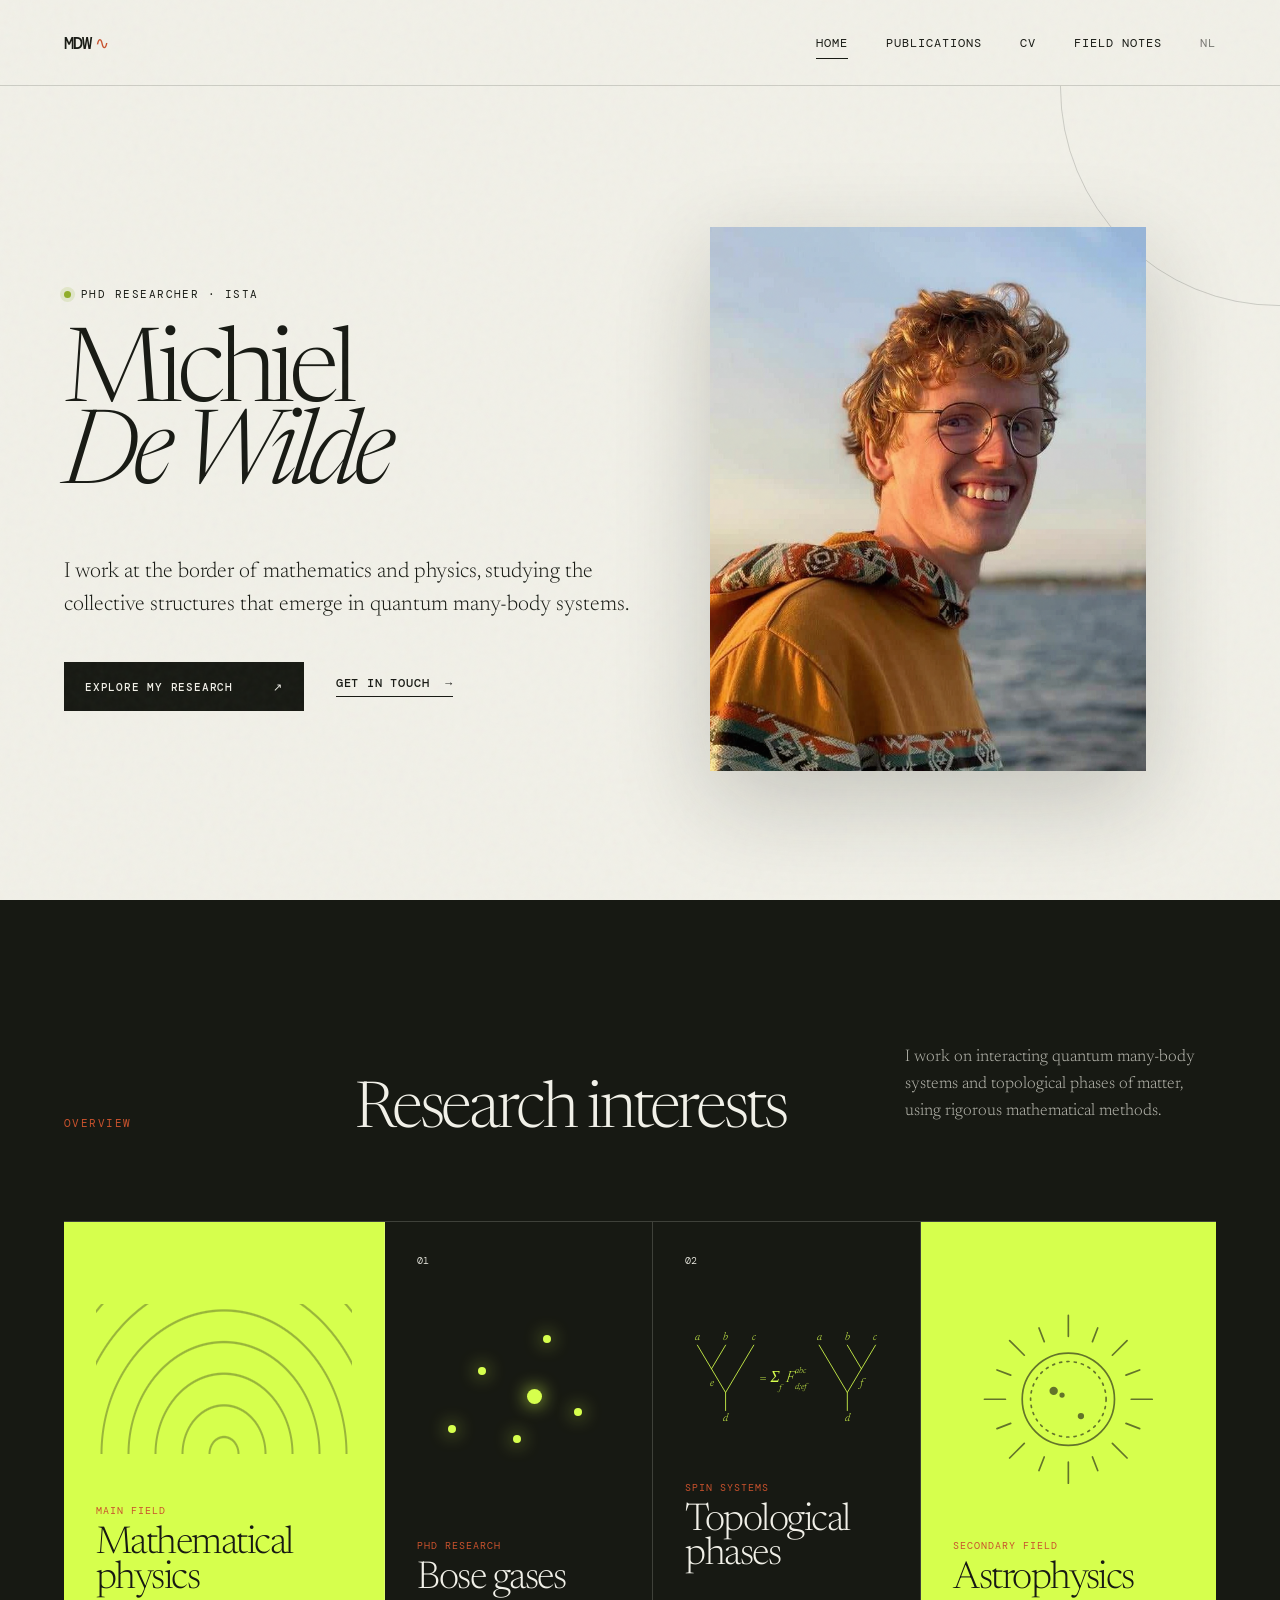
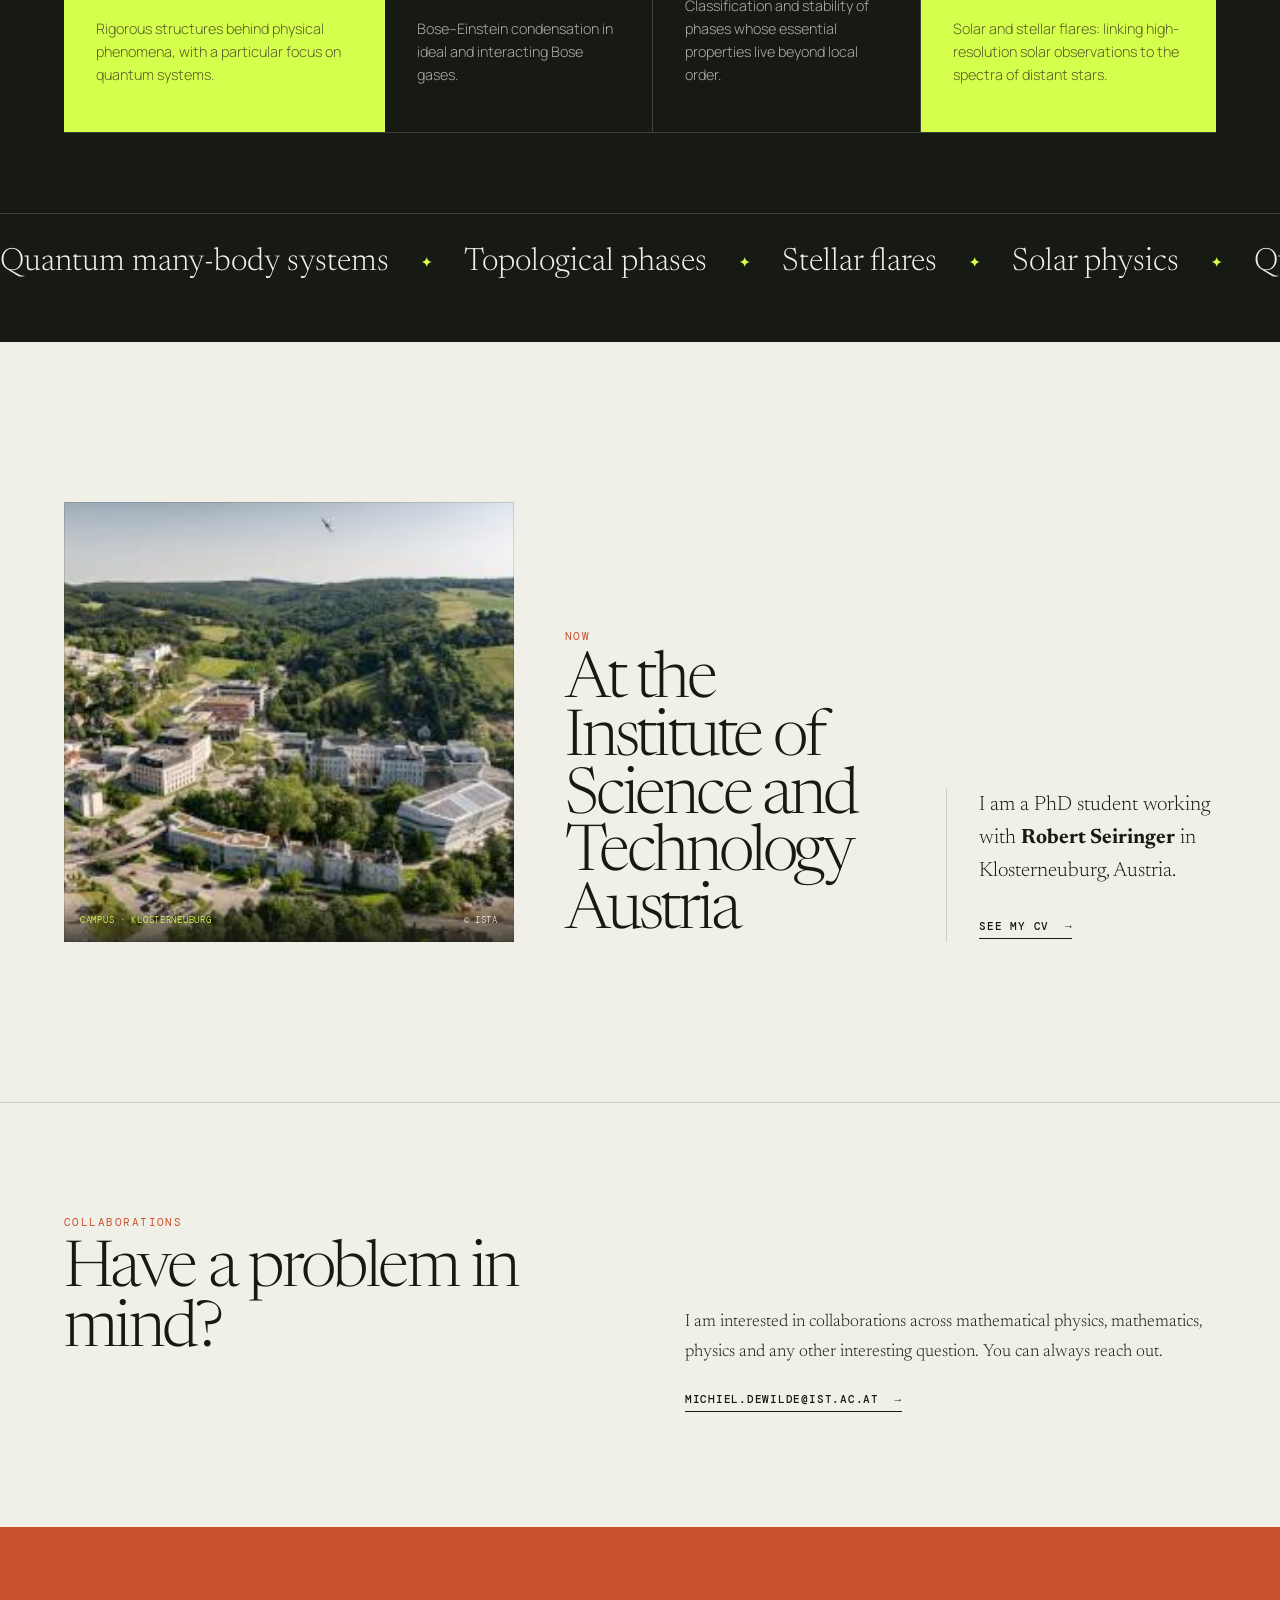
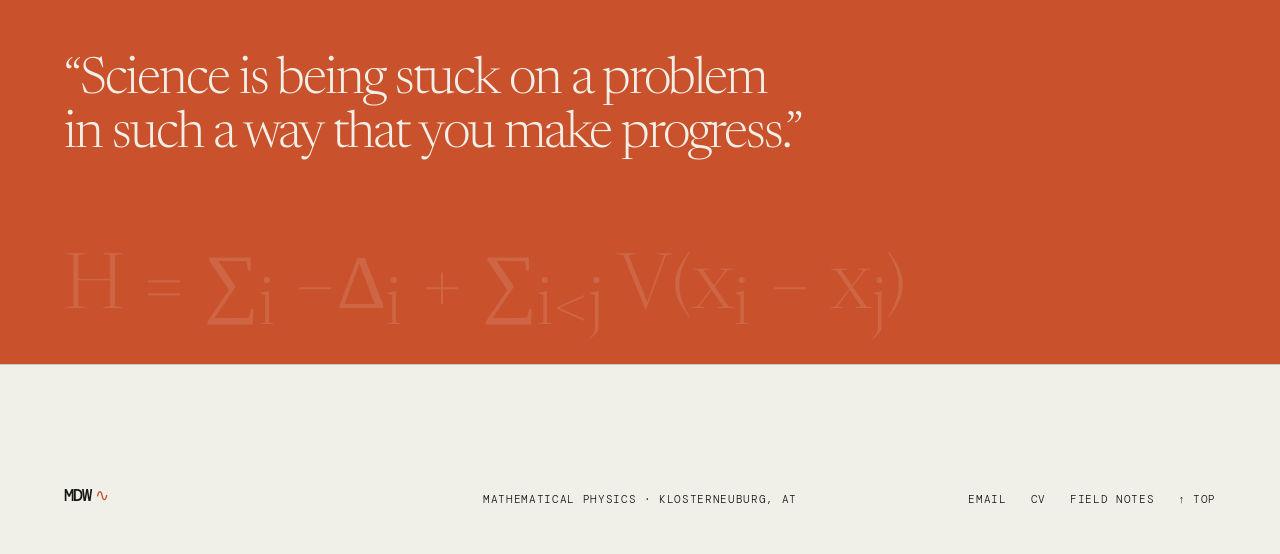
==== commit ca89b050: "Use ISTA's own aerial campus photo (© ISTA) in the Now section Co-Authored-By: Claude Opus 5.5 <nore" ====
--- a/index.html
+++ b/index.html
@@ -30,7 +30,7 @@
   <link rel="preconnect" href="https://fonts.googleapis.com">
   <link rel="preconnect" href="https://fonts.gstatic.com" crossorigin>
   <link href="https://fonts.googleapis.com/css2?family=DM+Mono:wght@300;400;500&family=Manrope:wght@400;500;600&family=Newsreader:opsz,wght@6..72,300;6..72,400;6..72,500&display=swap" rel="stylesheet">
-  <link rel="stylesheet" href="assets/style.css?v=20261127b">
+  <link rel="stylesheet" href="assets/style.css?v=20261127c">
   <script type="application/ld+json">
   {
     "@context": "https://schema.org",
@@ -144,8 +144,8 @@
 
     <section class="now-section reveal">
       <figure class="profile-portrait ista-photo">
-        <img src="assets/ista.jpg" alt="The ISTA campus in Klosterneuburg in the evening sun">
-        <figcaption><span>ISTA</span><a href="https://commons.wikimedia.org/wiki/File:ISTA_Maria_Gugging_Aussenansicht_mit_Lecture_Hall.jpg" target="_blank" rel="noopener">Photo: Ulrichulrich</a> · <a href="https://creativecommons.org/licenses/by-sa/3.0/de/deed.en" target="_blank" rel="noopener">CC BY-SA 3.0 DE</a></figcaption>
+        <img src="assets/ista.png" alt="Aerial view of the ISTA campus in Klosterneuburg">
+        <figcaption><span>Campus · Klosterneuburg</span>© ISTA</figcaption>
       </figure>
       <div class="now-heading">
         <p class="kicker">Now</p>
@@ -174,7 +174,7 @@
     <p>Mathematical physics · Klosterneuburg, AT</p>
     <div><a href="mailto:michiel.dewilde@ist.ac.at">Email</a><a href="cv.html">CV</a><a href="interests.html">Field notes</a><a href="#top">↑ Top</a></div>
   </footer>
-  <script src="assets/main.js?v=20261127b"></script>
+  <script src="assets/main.js?v=20261127c"></script>
 </body>
 </html>
 
--- a/assets/style.css
+++ b/assets/style.css
@@ -156,3 +156,4 @@
 .sun-graphic .sun-limb{stroke-dasharray:2 5}
 .sun-graphic circle,.sun-graphic path{stroke-width:1.6}
 .research-card h3{font-size:clamp(2.4rem,2.9vw,3.2rem)}
+.ista-photo img{object-position:center}
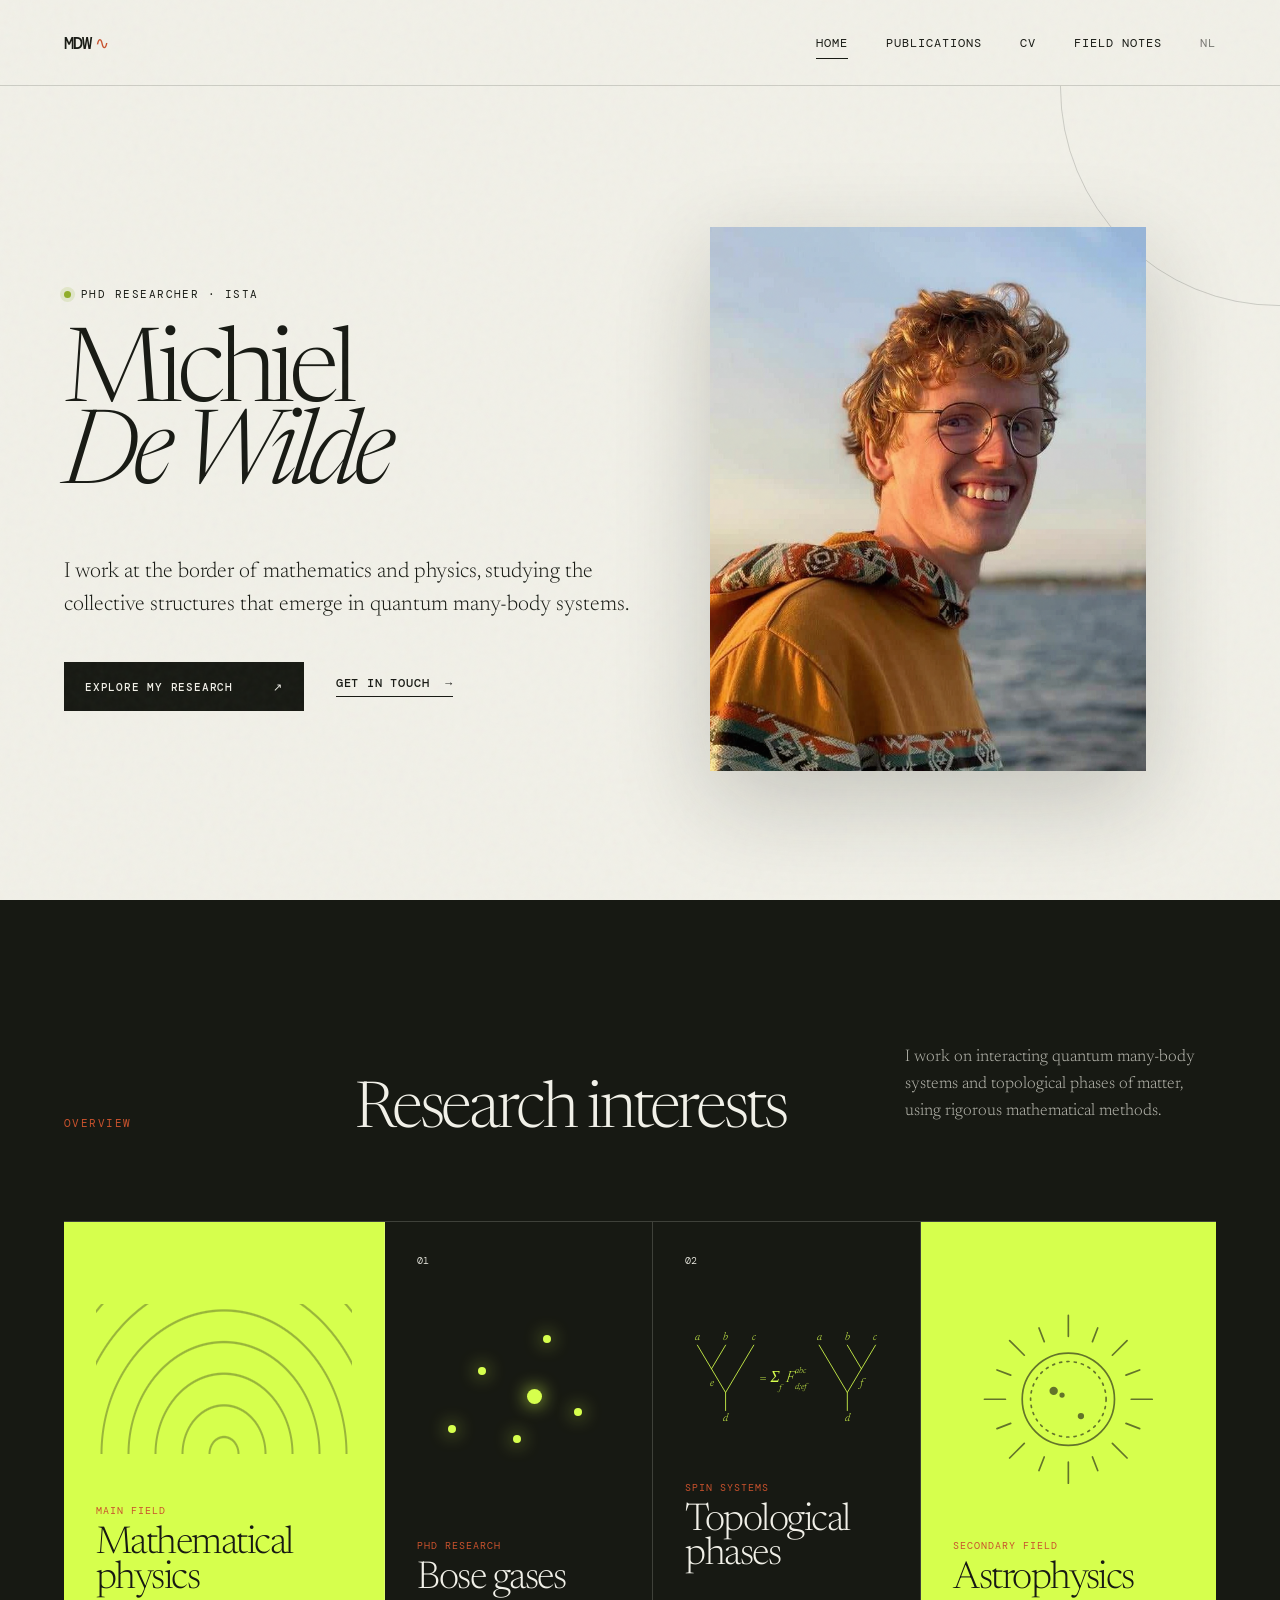
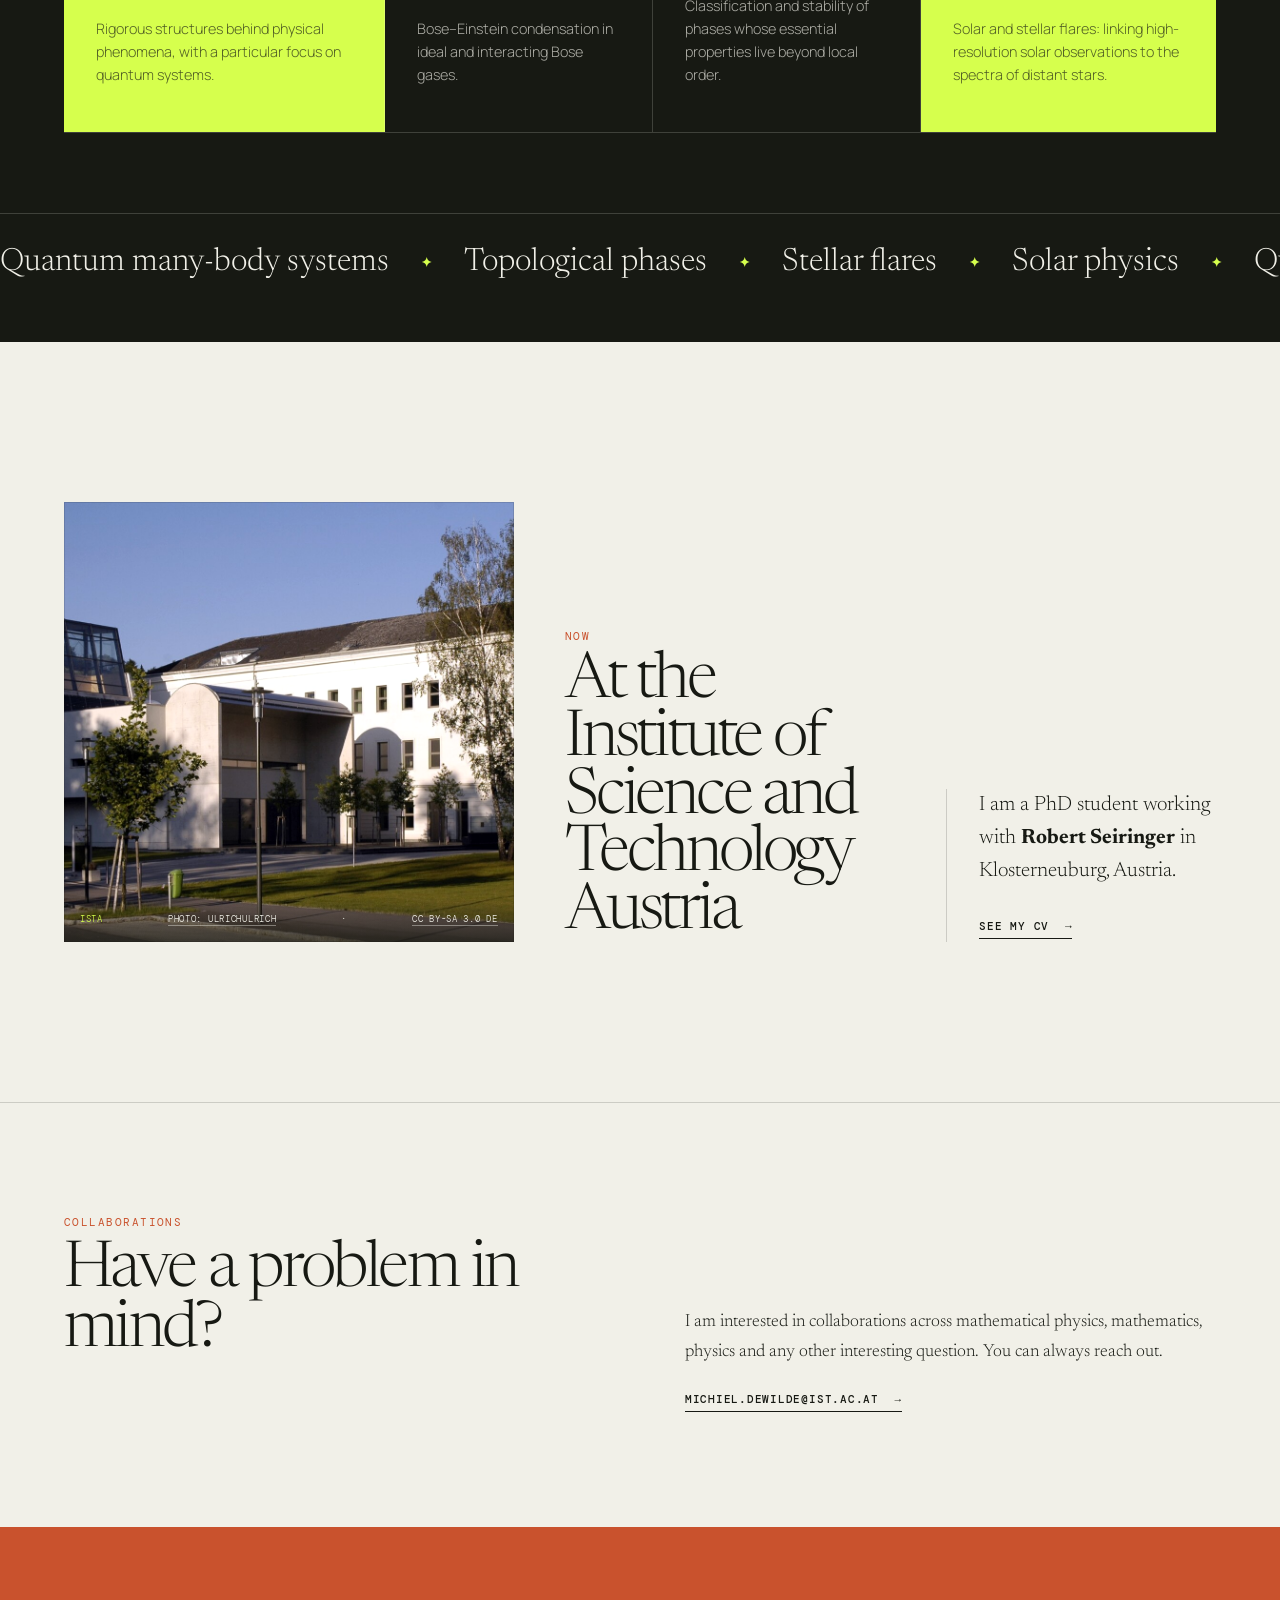
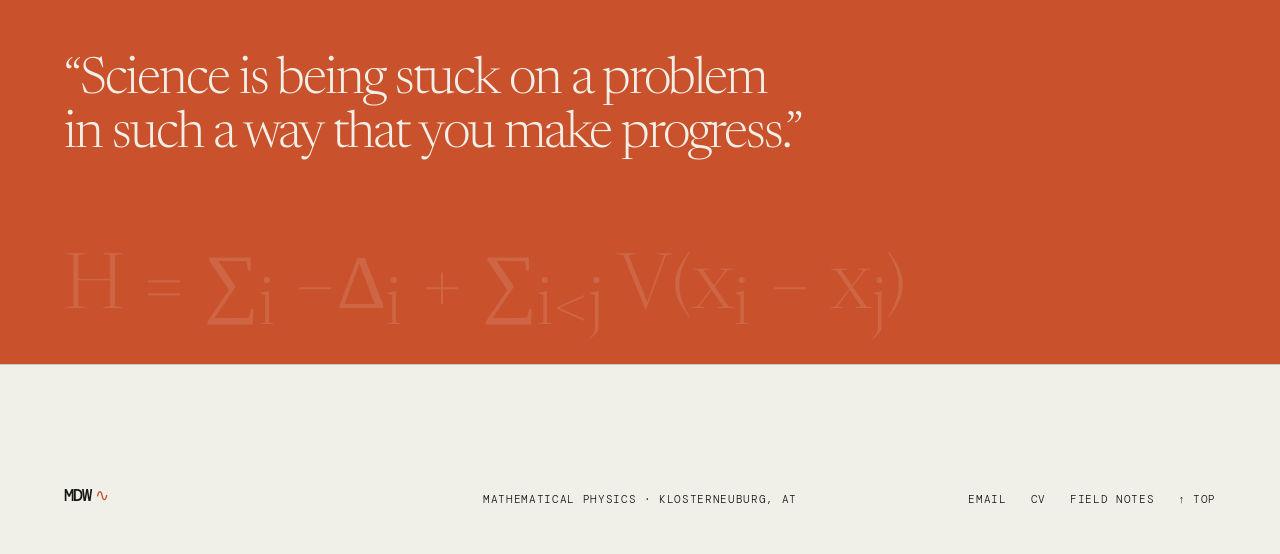
==== commit 78df63c7: "Go back to the higher-resolution Wikimedia ISTA photo The supplied ISTA aerial photo was only 255x23" ====
--- a/index.html
+++ b/index.html
@@ -30,7 +30,7 @@
   <link rel="preconnect" href="https://fonts.googleapis.com">
   <link rel="preconnect" href="https://fonts.gstatic.com" crossorigin>
   <link href="https://fonts.googleapis.com/css2?family=DM+Mono:wght@300;400;500&family=Manrope:wght@400;500;600&family=Newsreader:opsz,wght@6..72,300;6..72,400;6..72,500&display=swap" rel="stylesheet">
-  <link rel="stylesheet" href="assets/style.css?v=20261127c">
+  <link rel="stylesheet" href="assets/style.css?v=20261127d">
   <script type="application/ld+json">
   {
     "@context": "https://schema.org",
@@ -144,8 +144,8 @@
 
     <section class="now-section reveal">
       <figure class="profile-portrait ista-photo">
-        <img src="assets/ista.png" alt="Aerial view of the ISTA campus in Klosterneuburg">
-        <figcaption><span>Campus · Klosterneuburg</span>© ISTA</figcaption>
+        <img src="assets/ista.jpg" alt="The ISTA campus in Klosterneuburg in the evening sun">
+        <figcaption><span>ISTA</span><a href="https://commons.wikimedia.org/wiki/File:ISTA_Maria_Gugging_Aussenansicht_mit_Lecture_Hall.jpg" target="_blank" rel="noopener">Photo: Ulrichulrich</a> · <a href="https://creativecommons.org/licenses/by-sa/3.0/de/deed.en" target="_blank" rel="noopener">CC BY-SA 3.0 DE</a></figcaption>
       </figure>
       <div class="now-heading">
         <p class="kicker">Now</p>
@@ -174,7 +174,7 @@
     <p>Mathematical physics · Klosterneuburg, AT</p>
     <div><a href="mailto:michiel.dewilde@ist.ac.at">Email</a><a href="cv.html">CV</a><a href="interests.html">Field notes</a><a href="#top">↑ Top</a></div>
   </footer>
-  <script src="assets/main.js?v=20261127c"></script>
+  <script src="assets/main.js?v=20261127d"></script>
 </body>
 </html>
 
--- a/assets/style.css
+++ b/assets/style.css
@@ -156,4 +156,3 @@
 .sun-graphic .sun-limb{stroke-dasharray:2 5}
 .sun-graphic circle,.sun-graphic path{stroke-width:1.6}
 .research-card h3{font-size:clamp(2.4rem,2.9vw,3.2rem)}
-.ista-photo img{object-position:center}
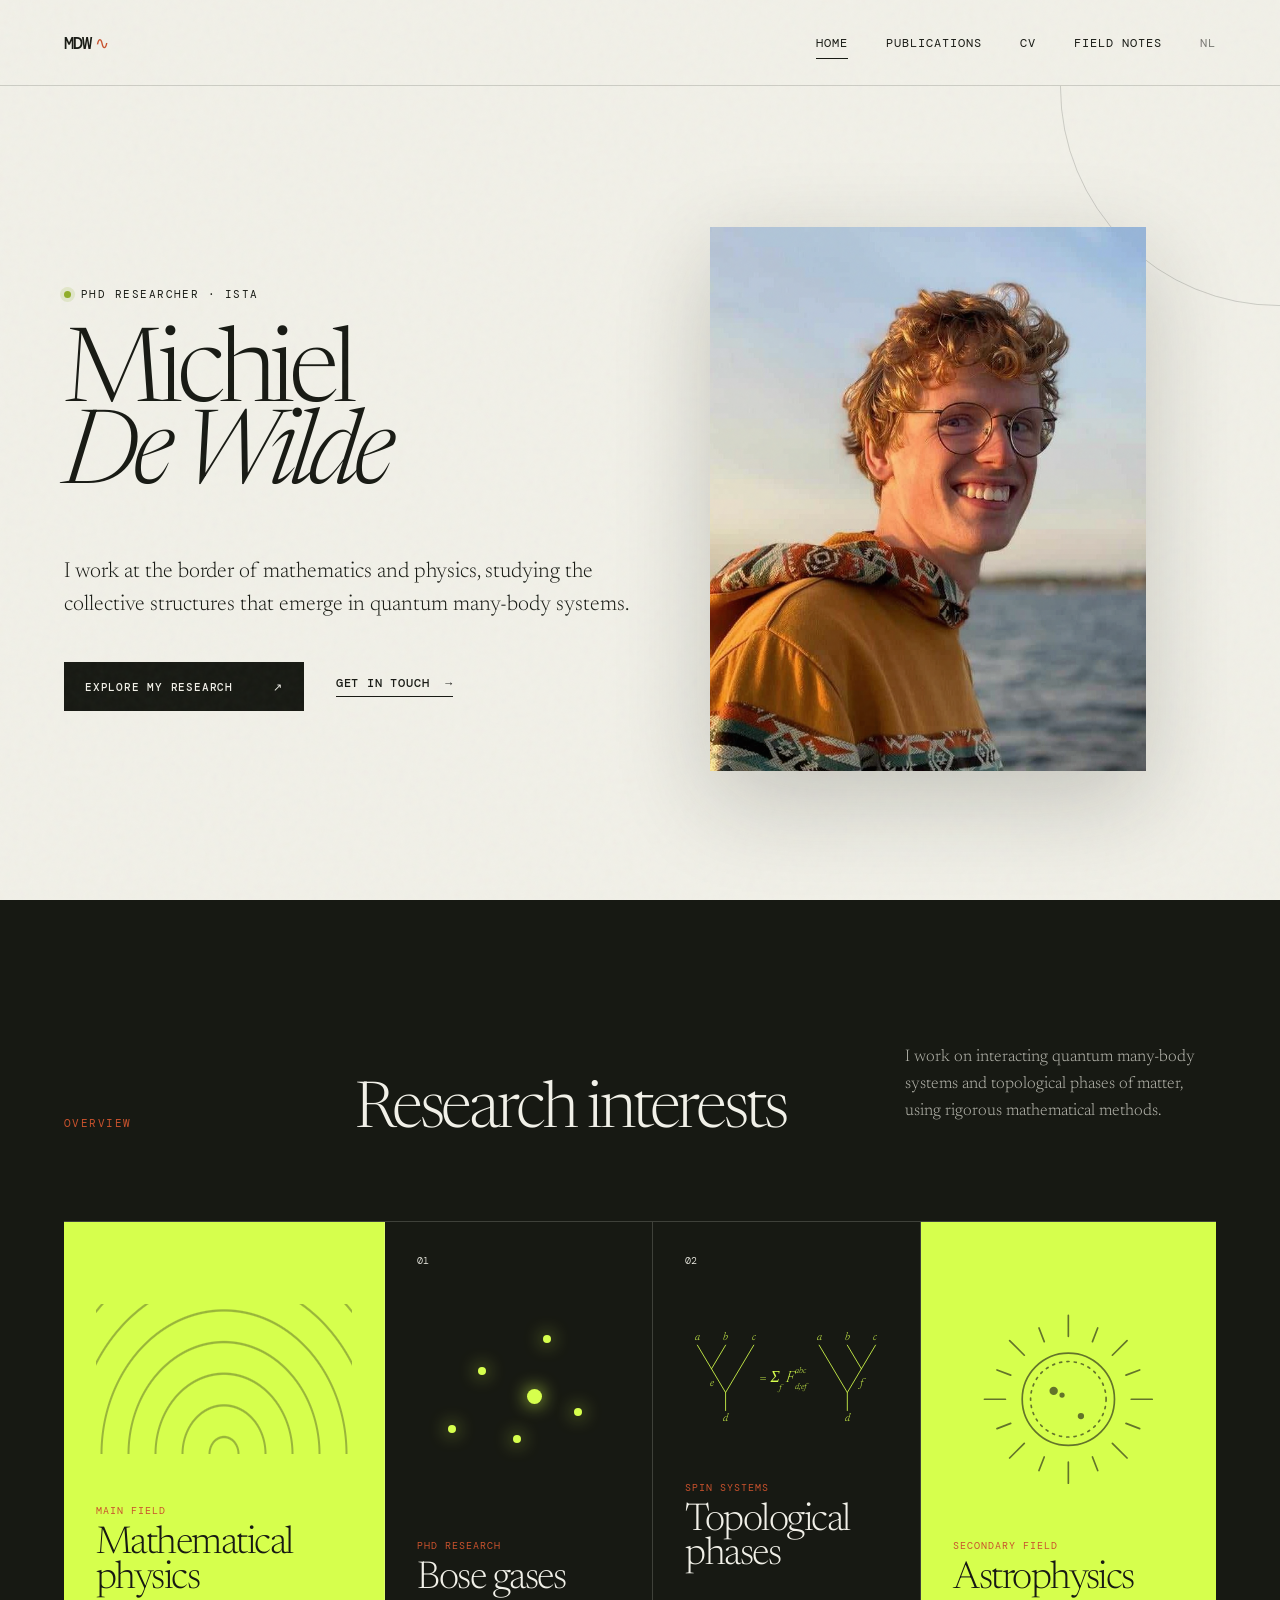
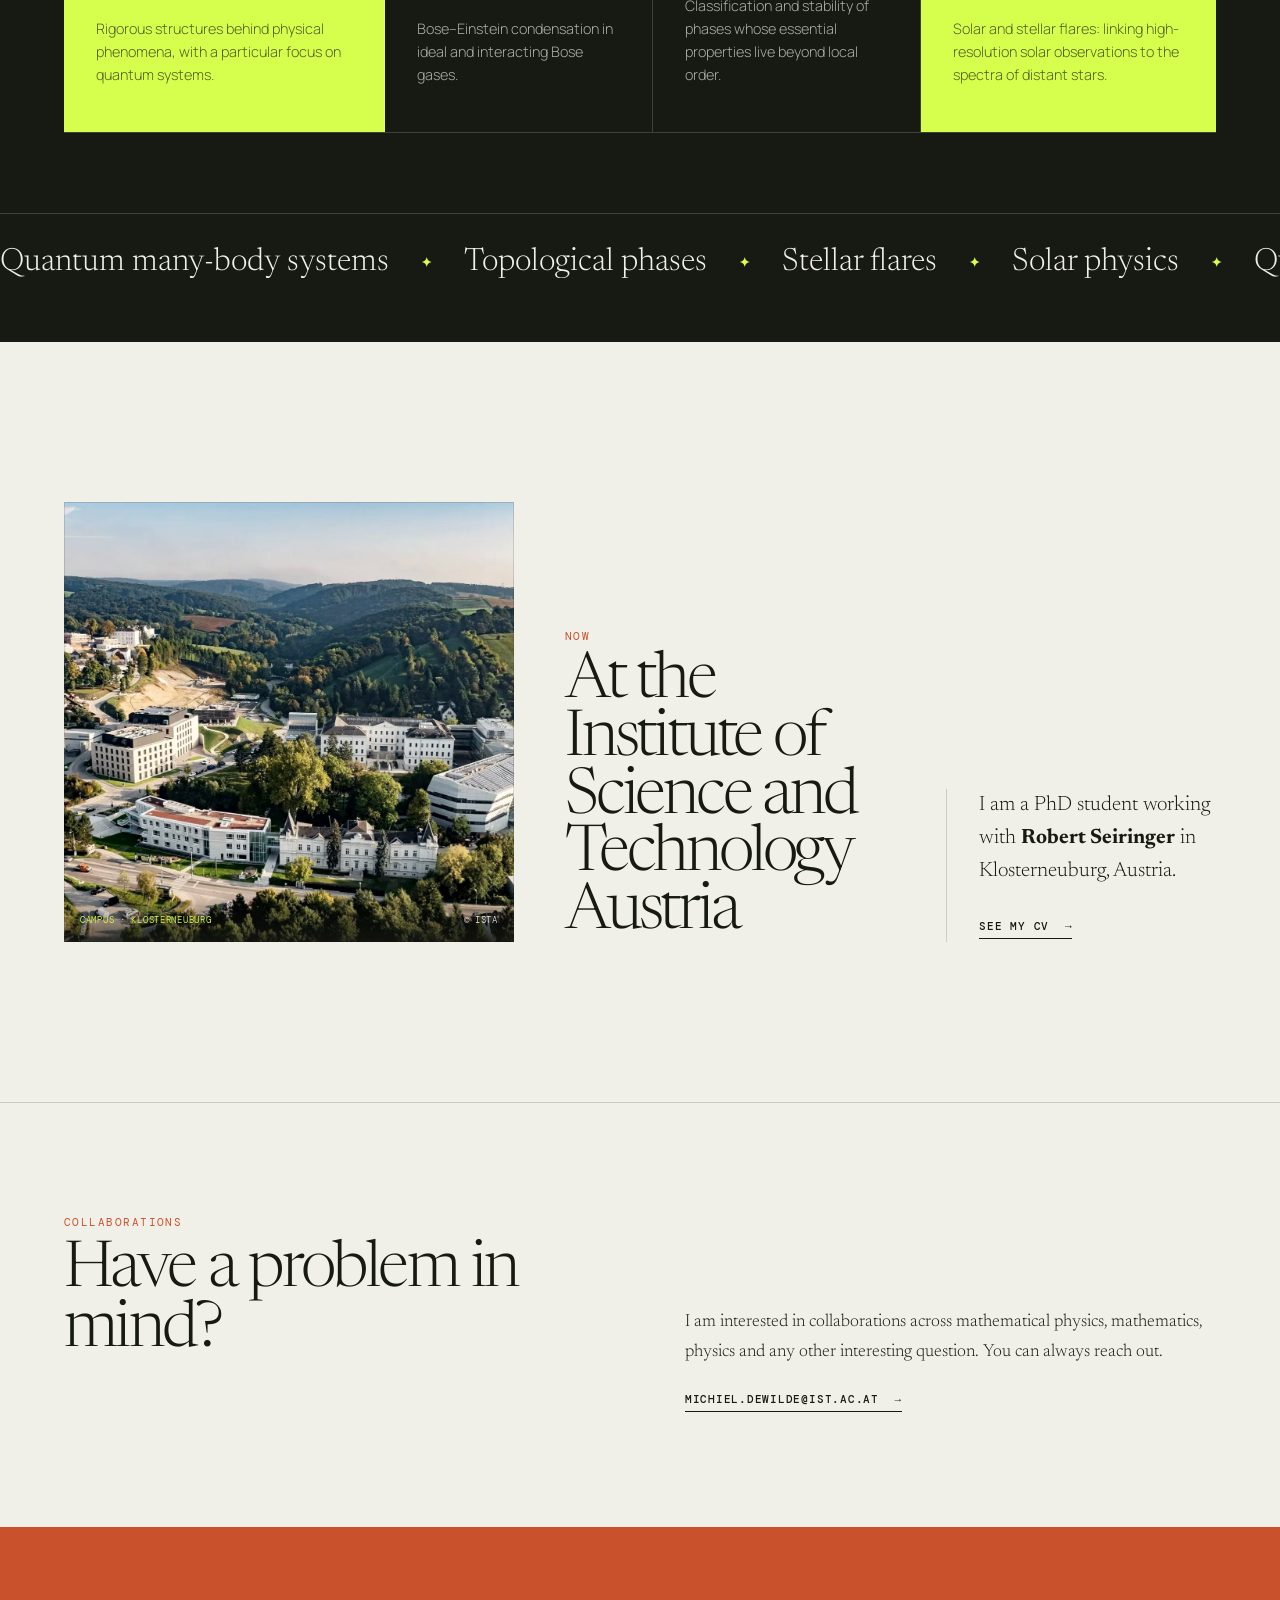
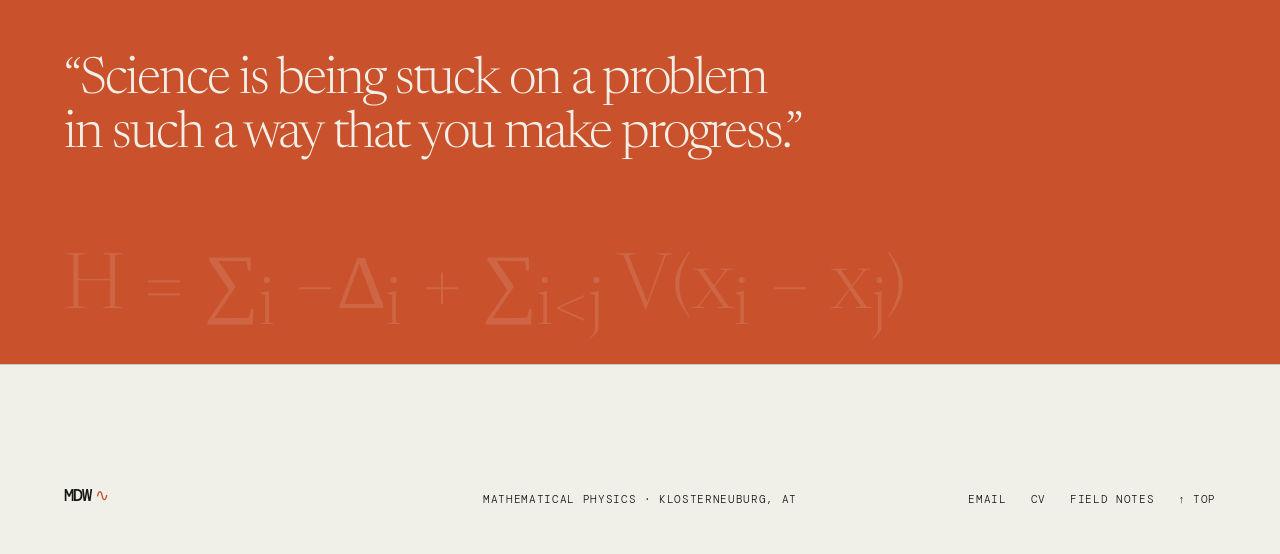
==== commit eb0a2593: "Use ISTA's high-resolution aerial campus photo (© ISTA) Co-Authored-By: Claude Opus 5.5 <noreply@ant" ====
--- a/index.html
+++ b/index.html
@@ -30,7 +30,7 @@
   <link rel="preconnect" href="https://fonts.googleapis.com">
   <link rel="preconnect" href="https://fonts.gstatic.com" crossorigin>
   <link href="https://fonts.googleapis.com/css2?family=DM+Mono:wght@300;400;500&family=Manrope:wght@400;500;600&family=Newsreader:opsz,wght@6..72,300;6..72,400;6..72,500&display=swap" rel="stylesheet">
-  <link rel="stylesheet" href="assets/style.css?v=20261127d">
+  <link rel="stylesheet" href="assets/style.css?v=20261127e">
   <script type="application/ld+json">
   {
     "@context": "https://schema.org",
@@ -144,8 +144,8 @@
 
     <section class="now-section reveal">
       <figure class="profile-portrait ista-photo">
-        <img src="assets/ista.jpg" alt="The ISTA campus in Klosterneuburg in the evening sun">
-        <figcaption><span>ISTA</span><a href="https://commons.wikimedia.org/wiki/File:ISTA_Maria_Gugging_Aussenansicht_mit_Lecture_Hall.jpg" target="_blank" rel="noopener">Photo: Ulrichulrich</a> · <a href="https://creativecommons.org/licenses/by-sa/3.0/de/deed.en" target="_blank" rel="noopener">CC BY-SA 3.0 DE</a></figcaption>
+        <img src="assets/ista.webp" alt="Aerial view of the ISTA campus in Klosterneuburg">
+        <figcaption><span>Campus · Klosterneuburg</span>© ISTA</figcaption>
       </figure>
       <div class="now-heading">
         <p class="kicker">Now</p>
@@ -174,7 +174,7 @@
     <p>Mathematical physics · Klosterneuburg, AT</p>
     <div><a href="mailto:michiel.dewilde@ist.ac.at">Email</a><a href="cv.html">CV</a><a href="interests.html">Field notes</a><a href="#top">↑ Top</a></div>
   </footer>
-  <script src="assets/main.js?v=20261127d"></script>
+  <script src="assets/main.js?v=20261127e"></script>
 </body>
 </html>
 
--- a/assets/style.css
+++ b/assets/style.css
@@ -156,3 +156,4 @@
 .sun-graphic .sun-limb{stroke-dasharray:2 5}
 .sun-graphic circle,.sun-graphic path{stroke-width:1.6}
 .research-card h3{font-size:clamp(2.4rem,2.9vw,3.2rem)}
+.ista-photo img{object-position:center}
